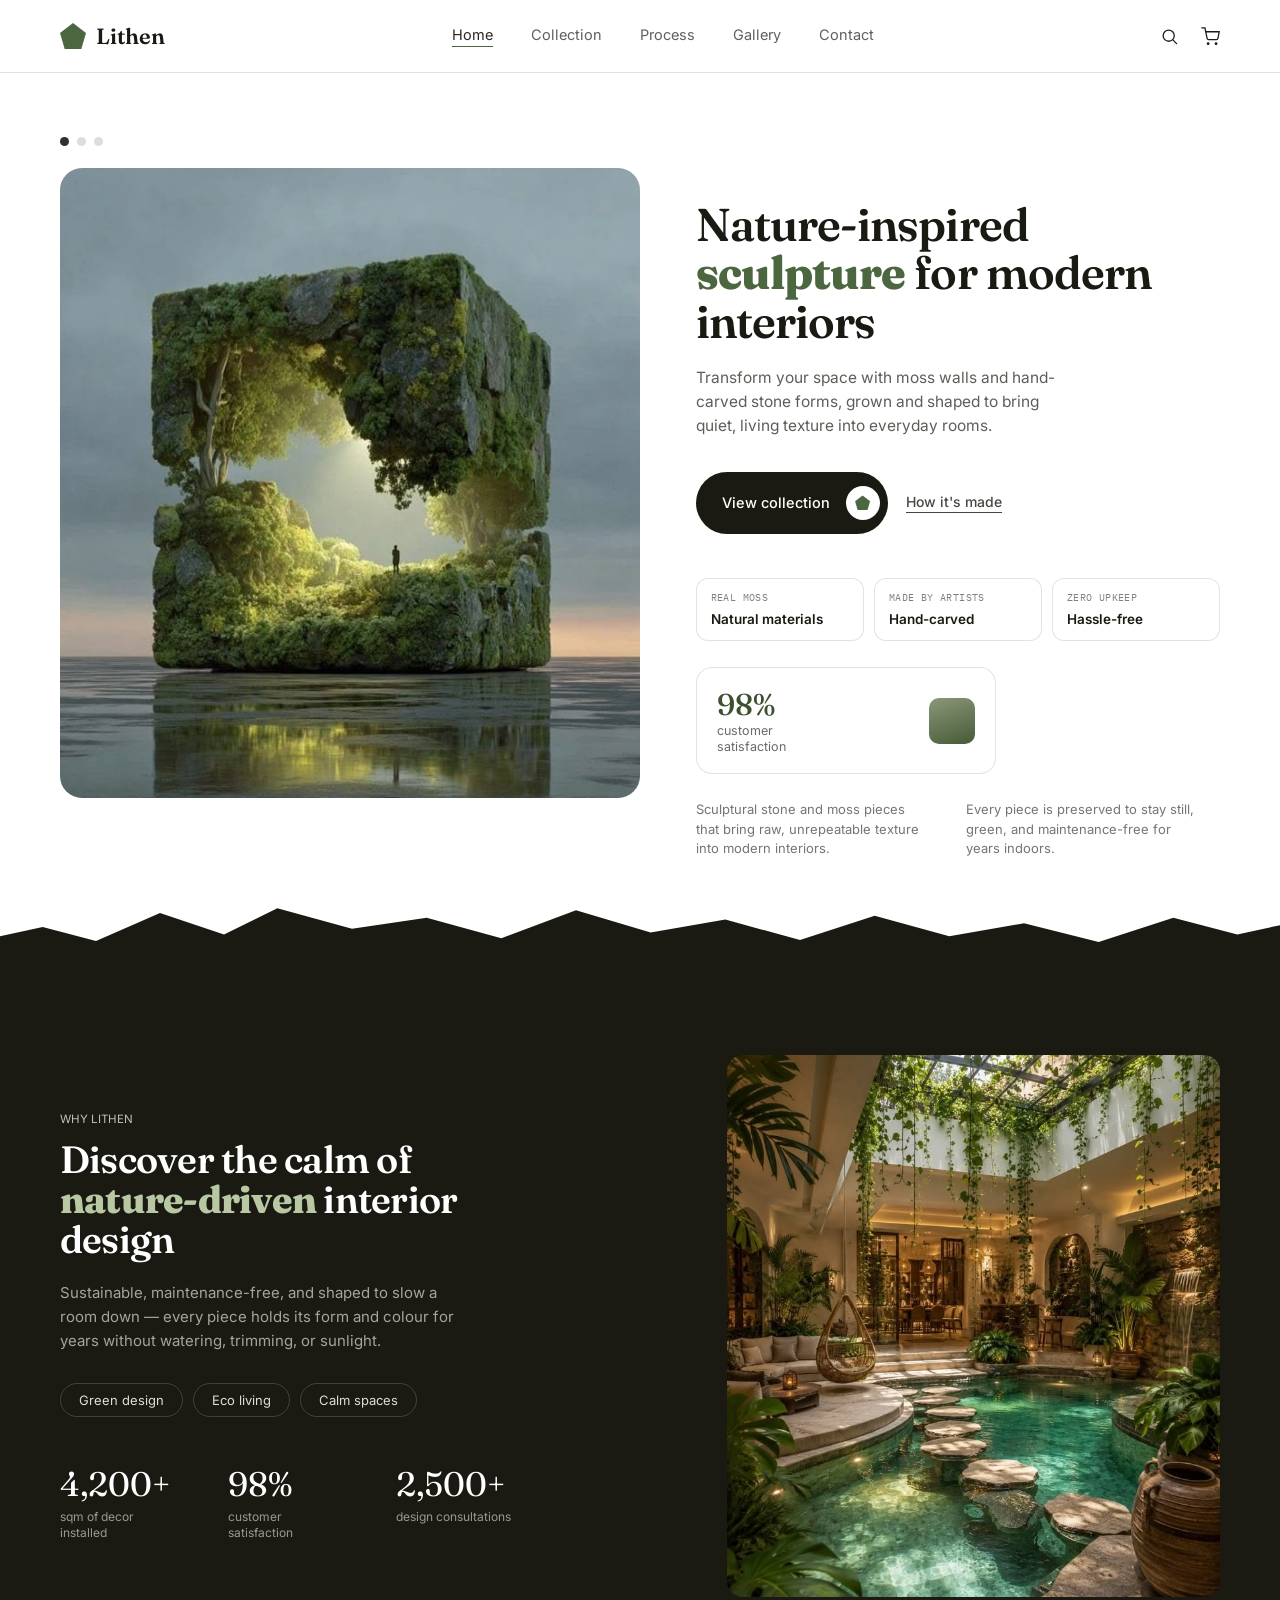
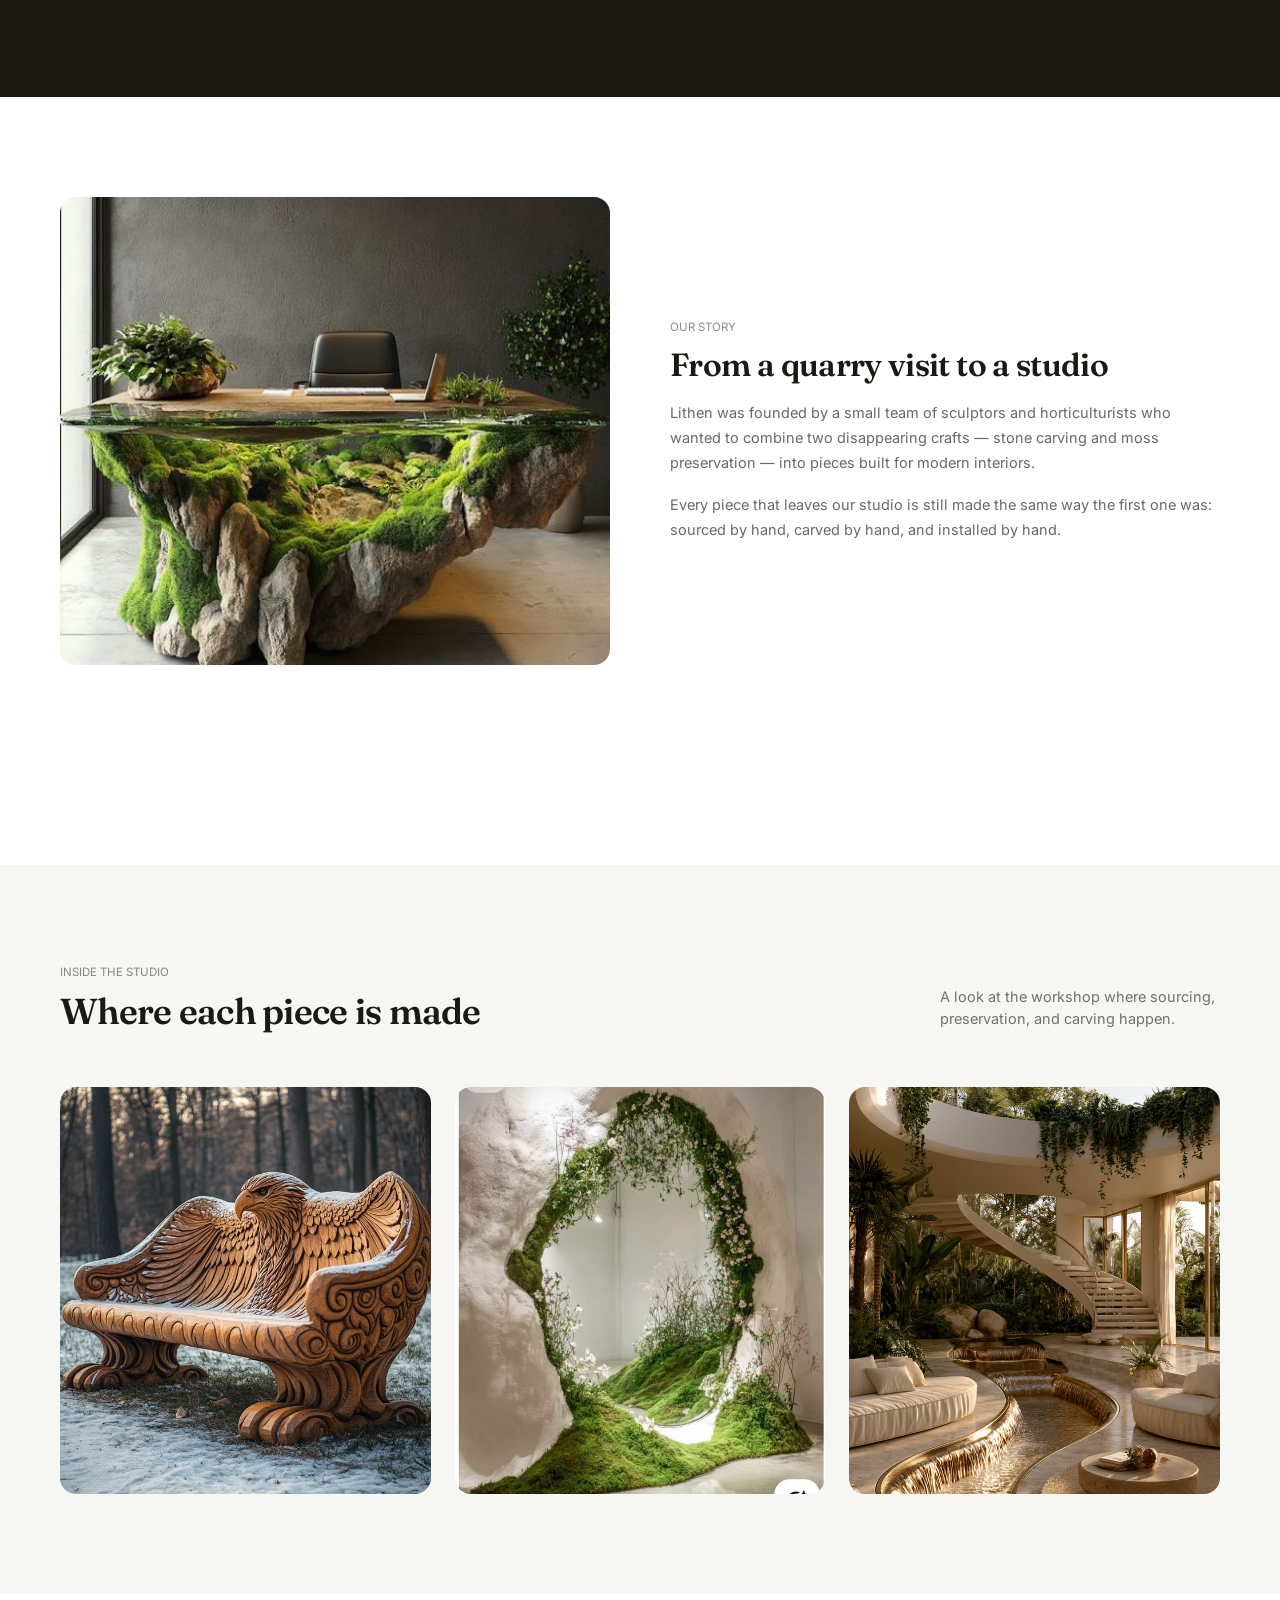
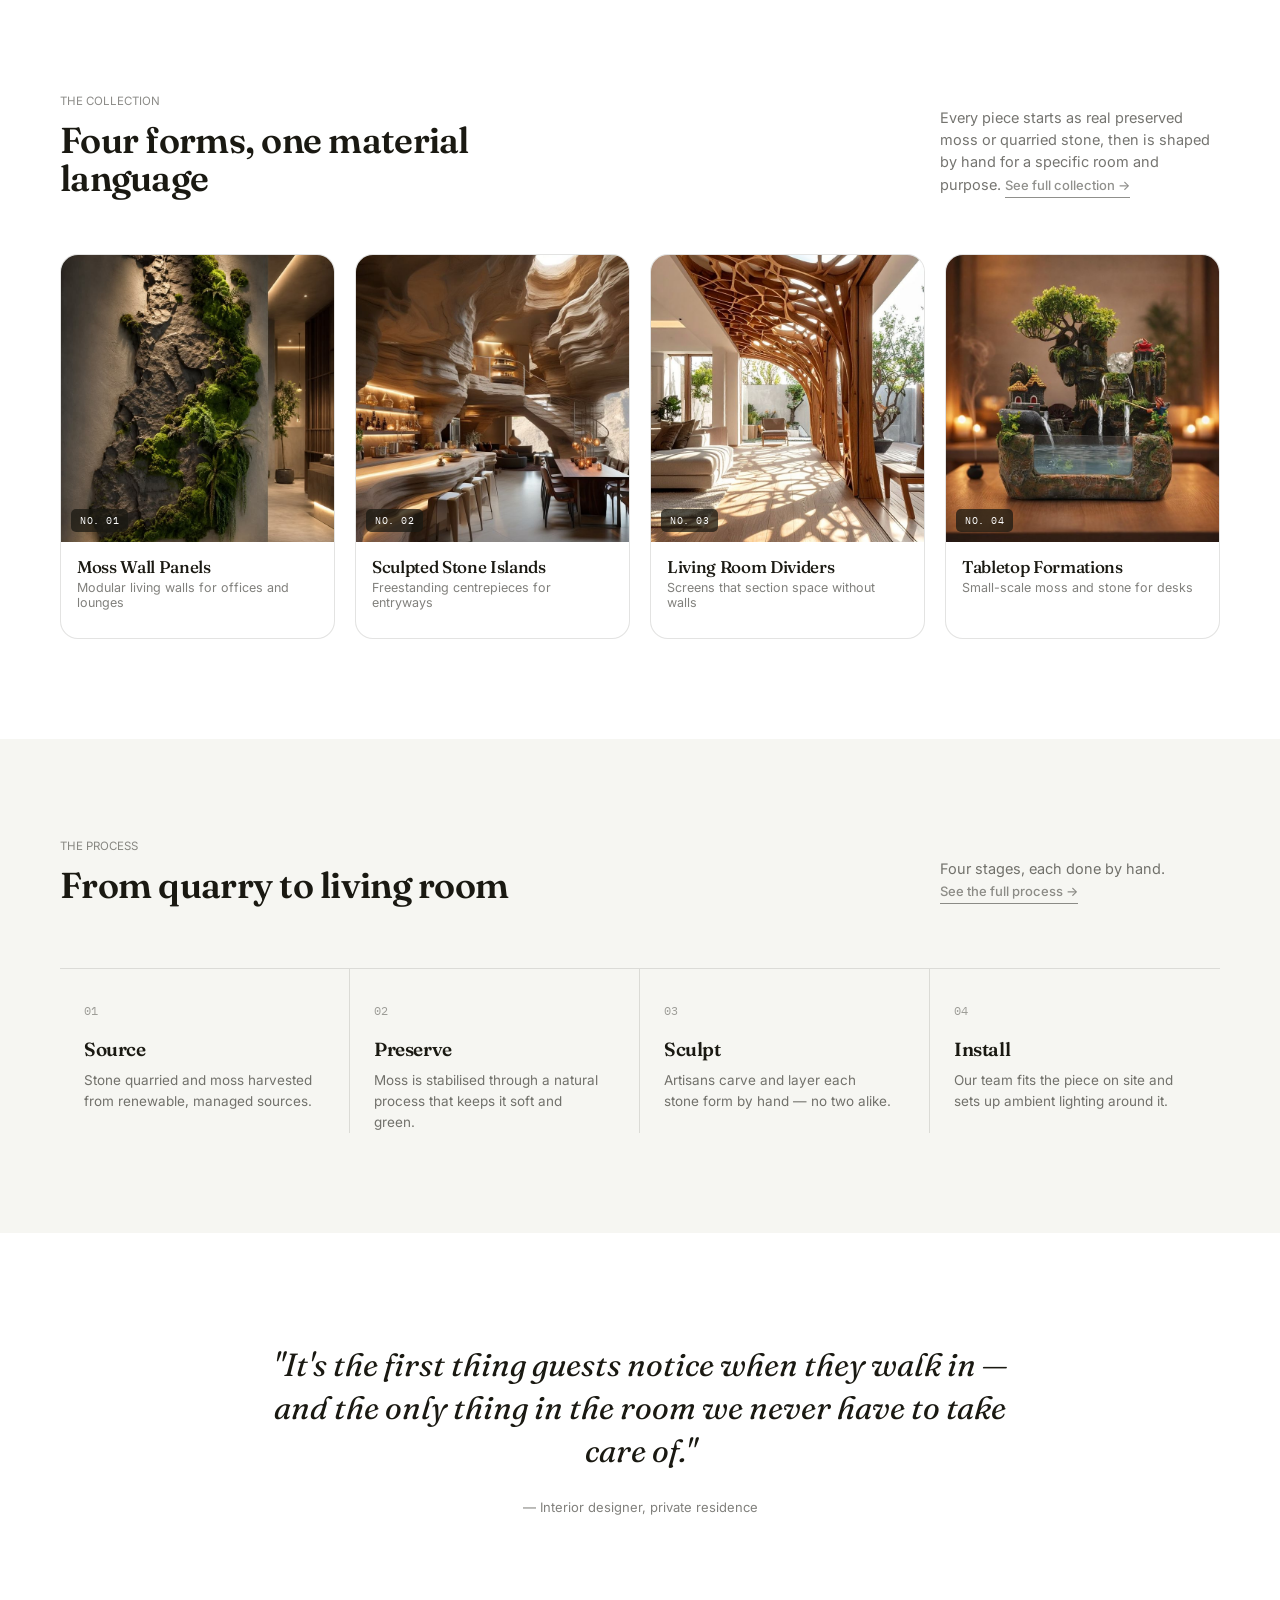
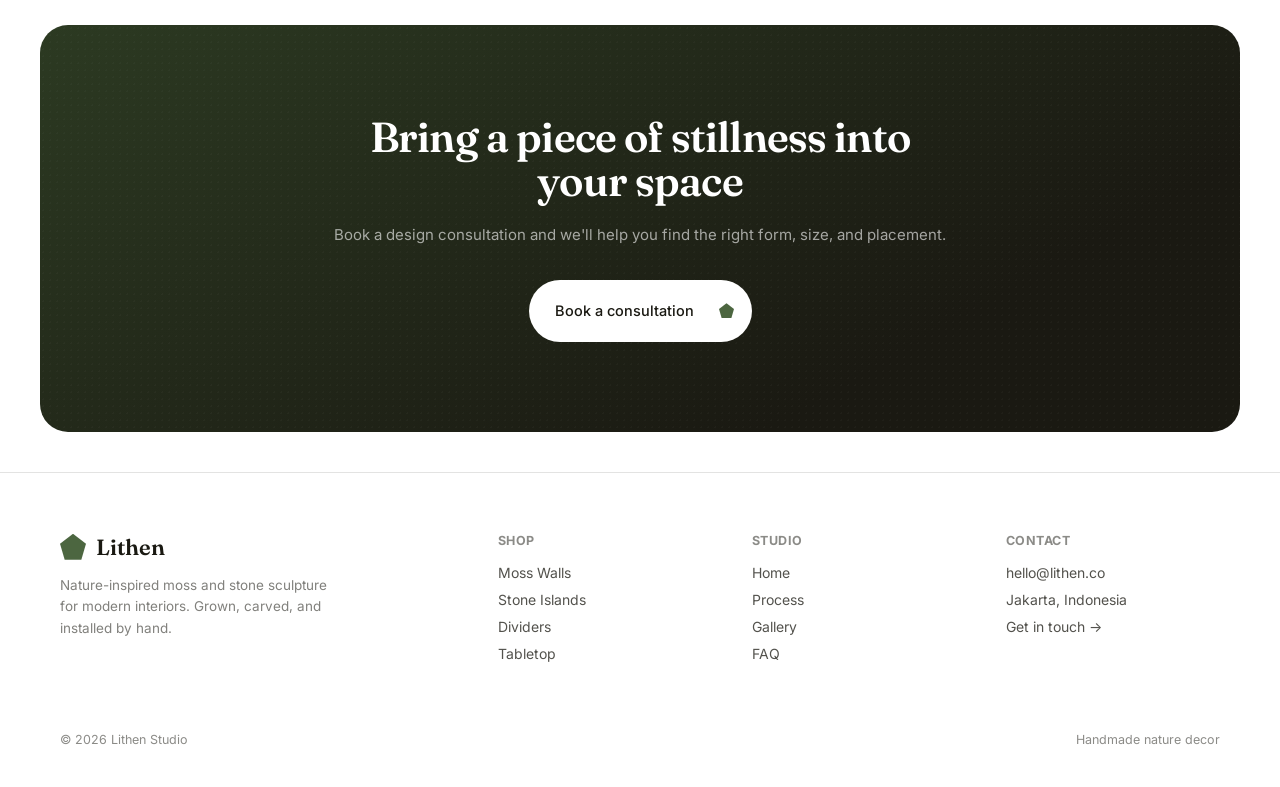
==== index.html @ c36c9b59 "Add files via upload" ====
<!DOCTYPE html>
<html lang="en">
<head>
<meta charset="UTF-8">
<meta name="viewport" content="width=device-width, initial-scale=1.0">
<title>Lithen — Nature-Inspired Interior Decor</title>
<link rel="preconnect" href="https://fonts.googleapis.com">
<link href="https://fonts.googleapis.com/css2?family=Fraunces:opsz,wght@9..144,500;9..144,600;9..144,700;9..144,800&family=Inter:wght@400;500;600;700&family=IBM+Plex+Mono:wght@400;500&display=swap" rel="stylesheet">
<link rel="stylesheet" href="styles.css">
<script src="script.js" defer></script>
<style>
  .hero{ padding:64px 0 40px; }
  .hero-grid{ display:grid; grid-template-columns:1.05fr 0.95fr; gap:56px; align-items:start; }
  .hero-visual{ position:relative; }
  .hero-dots{ display:flex; gap:8px; margin-bottom:22px; }
  .hero-dots span{ width:9px; height:9px; border-radius:50%; background:var(--stone-900); opacity:0.15; }
  .hero-dots span:first-child{ opacity:0.9; }
  .hero-image-frame{ border-radius:22px; aspect-ratio:4/4.35; }
  .hero-badges{ display:flex; gap:12px; margin-top:20px; }
  .badge{ flex:1; background:var(--card); border:1px solid var(--line); border-radius:12px; padding:12px 14px; }
  .badge .mono{ font-size:10px; opacity:0.55; display:block; margin-bottom:4px; text-transform:uppercase;}
  .badge .label{ font-size:13.5px; font-weight:600; }
  .hero-copy{ padding-top:64px; }
  .hero-badges{ display:flex; gap:10px; margin:8px 0 26px; }
  .hero-badges .badge{ flex:1; }
  .hero-copy h1{ font-size:46px; margin-bottom:20px; }
  .hero-copy p.lead{ font-size:15.5px; opacity:0.7; max-width:380px; margin-bottom:34px; line-height:1.55; }
  .hero-actions{ display:flex; align-items:center; gap:18px; margin-bottom:44px; }
  .stat-float{ background:var(--card); border:1px solid var(--line); border-radius:16px; padding:18px 20px; display:flex; align-items:center; gap:16px; max-width:300px; }
  .stat-float .num{ font-size:30px; font-family:'Fraunces',serif; font-weight:500; color:var(--moss-700); }
  .stat-float .txt{ font-size:12.5px; opacity:0.65; line-height:1.3; }
  .stat-float .thumb{ margin-left:auto; width:46px; height:46px; border-radius:10px; background:linear-gradient(160deg,#8b9877,#465a38); flex-shrink:0; }
  .hero-foot{ display:flex; gap:40px; margin-top:26px; font-size:13px; opacity:0.6; line-height:1.5; }
  .hero-foot p{ max-width:230px; }
  .quote-section{ padding:110px 0; text-align:center; }
  .quote-section blockquote{ font-family:'Fraunces', serif; font-style:italic; font-weight:400; font-size:32px; max-width:760px; margin:0 auto 26px; line-height:1.35; }
  .quote-attr{ font-size:13px; opacity:0.55; }
  .benefits-visual{ border-radius:16px; }
  @media (max-width:900px){
    .hero-grid{ grid-template-columns:1fr; }
    .hero-copy{ padding-top:28px; }
    .hero-copy h1{ font-size:34px; }
    .hero-badges{ gap:6px; }
    .hero-badges .badge{ padding:9px 8px; }
    .hero-badges .badge .mono{ font-size:8.5px; }
    .hero-badges .badge .label{ font-size:11px; }
    .studio-photos{ grid-template-columns:repeat(3,1fr) !important; gap:8px !important; }
  }
</style>
</head>
<body>

<header class="site">
  <nav>
    <a class="logo" href="index.html"><div class="logo-mark"></div>Lithen</a>
    <div class="nav-links">
      <a href="index.html" class="active">Home</a>
      <a href="collection.html">Collection</a>
      <a href="process.html">Process</a>
      <a href="gallery.html">Gallery</a>
      <a href="contact.html">Contact</a>
    </div>
    <div class="nav-icons">
      <svg viewBox="0 0 24 24" fill="none" stroke-width="1.6" stroke-linecap="round"><circle cx="11" cy="11" r="7"/><line x1="21" y1="21" x2="16.6" y2="16.6"/></svg>
      <svg viewBox="0 0 24 24" fill="none" stroke-width="1.6" stroke-linecap="round"><circle cx="9" cy="21" r="1"/><circle cx="19" cy="21" r="1"/><path d="M1 1h4l2.7 13.4a2 2 0 0 0 2 1.6h9.7a2 2 0 0 0 2-1.6L23 6H6"/></svg>
    </div>
    <button class="menu-toggle" aria-label="Toggle menu"><span></span><span></span><span></span></button>
  </nav>
</header>

<section class="hero">
  <div class="wrap hero-grid">
    <div class="hero-visual">
      <div class="hero-dots"><span></span><span></span><span></span></div>
      <div class="hero-image-frame img-photo">
        <img src="[data-uri]" alt="A moss and stone sculptural cube with a glowing interior garden, standing on still water">
      </div>
    </div>
    <div class="hero-copy">
      <h1>Nature-inspired <span class="accent">sculpture</span> for modern interiors</h1>
      <p class="lead">Transform your space with moss walls and hand-carved stone forms, grown and shaped to bring quiet, living texture into everyday rooms.</p>
      <div class="hero-actions">
        <a href="collection.html" class="btn-pill">View collection <span class="thumb"></span></a>
        <a href="process.html" class="btn-outline">How it's made</a>
      </div>
      <div class="hero-badges">
        <div class="badge"><span class="mono">Real moss</span><span class="label">Natural materials</span></div>
        <div class="badge"><span class="mono">Made by artists</span><span class="label">Hand-carved</span></div>
        <div class="badge"><span class="mono">Zero upkeep</span><span class="label">Hassle-free</span></div>
      </div>
      <div class="stat-float">
        <div><div class="num">98%</div><div class="txt">customer<br>satisfaction</div></div>
        <div class="thumb"></div>
      </div>
      <div class="hero-foot">
        <p>Sculptural stone and moss pieces that bring raw, unrepeatable texture into modern interiors.</p>
        <p>Every piece is preserved to stay still, green, and maintenance-free for years indoors.</p>
      </div>
    </div>
  </div>
</section>

<div class="divider"></div>

<section class="bg-dark">
  <div class="wrap" style="display:grid; grid-template-columns:1.1fr 0.9fr; gap:64px; align-items:center;">
    <div>
      <span class="eyebrow">Why Lithen</span>
      <h2 style="font-size:38px; max-width:480px;">Discover the calm of <span class="accent">nature-driven</span> interior design</h2>
      <p style="opacity:0.6; max-width:400px; margin:22px 0 30px; font-size:15px; line-height:1.6;">Sustainable, maintenance-free, and shaped to slow a room down — every piece holds its form and colour for years without watering, trimming, or sunlight.</p>
      <div style="display:flex; gap:10px; flex-wrap:wrap; margin-bottom:46px;">
        <div class="pill">Green design</div>
        <div class="pill">Eco living</div>
        <div class="pill">Calm spaces</div>
      </div>
      <div class="stat-row">
        <div><div class="num">4,200+</div><div class="lbl">sqm of decor installed</div></div>
        <div><div class="num">98%</div><div class="lbl">customer satisfaction</div></div>
        <div><div class="num">2,500+</div><div class="lbl">design consultations</div></div>
      </div>
    </div>
    <div class="img-photo benefits-visual" style="aspect-ratio:1/1.1;">
      <img src="[data-uri]" alt="A luxury indoor courtyard with a glass skylight, hanging vines, and a stepping-stone pool">
    </div>
  </div>
</section>

<section id="about">
  <div class="wrap story-grid" style="display:grid; grid-template-columns:1fr 1fr; gap:60px; align-items:center; margin-bottom:100px;">
    <div class="img-photo" style="aspect-ratio:4/3.4;">
      <img src="[data-uri]" alt="A desk with a moss and rock base and a glass-topped aquarium-like display">
    </div>
    <div>
      <span class="eyebrow">Our story</span>
      <h2 style="font-size:32px; margin-bottom:18px;">From a quarry visit to a studio</h2>
      <p style="font-size:14.5px; opacity:0.65; line-height:1.75; margin-bottom:16px;">Lithen was founded by a small team of sculptors and horticulturists who wanted to combine two disappearing crafts — stone carving and moss preservation — into pieces built for modern interiors.</p>
      <p style="font-size:14.5px; opacity:0.65; line-height:1.75;">Every piece that leaves our studio is still made the same way the first one was: sourced by hand, carved by hand, and installed by hand.</p>
    </div>
  </div>

</section>

<section class="bg-alt">
  <div class="wrap">
    <div class="section-head">
      <div><span class="eyebrow">Inside the studio</span><h2>Where each piece is made</h2></div>
      <p>A look at the workshop where sourcing, preservation, and carving happen.</p>
    </div>
    <div class="card-grid-3 studio-photos">
      <div class="img-photo" style="aspect-ratio:1/1.1;"><img src="[data-uri]" alt="A hand-carved wooden bench shaped like an eagle"></div>
      <div class="img-photo" style="aspect-ratio:1/1.1;"><img src="[data-uri]" alt="A moss and flower archway built into a white sculpted wall"></div>
      <div class="img-photo" style="aspect-ratio:1/1.1;"><img src="[data-uri]" alt="A luxury interior with a curved staircase, hanging vines, and a gold water feature"></div>
    </div>
  </div>
</section>

<section>
  <div class="wrap">
    <div class="section-head">
      <div><span class="eyebrow">The collection</span><h2>Four forms, one material language</h2></div>
      <p>Every piece starts as real preserved moss or quarried stone, then is shaped by hand for a specific room and purpose. <a href="collection.html" class="btn-outline" style="font-size:13px;">See full collection →</a></p>
    </div>
    <div class="specimen-grid">
      <div class="specimen">
        <div class="specimen-art img-photo" style="border-radius:0; border-width:0 0 1px 0;"><span class="tag mono">NO. 01</span><img src="[data-uri]" alt="A moss wall panel mounted on a sculpted rock feature"></div>
        <div class="specimen-info"><h3>Moss Wall Panels</h3><p>Modular living walls for offices and lounges</p></div>
      </div>
      <div class="specimen">
        <div class="specimen-art img-photo" style="border-radius:0; border-width:0 0 1px 0;"><span class="tag mono">NO. 02</span><img src="[data-uri]" alt="A sculpted stone cave-like interior with a bar and dining area"></div>
        <div class="specimen-info"><h3>Sculpted Stone Islands</h3><p>Freestanding centrepieces for entryways</p></div>
      </div>
      <div class="specimen">
        <div class="specimen-art img-photo" style="border-radius:0; border-width:0 0 1px 0;"><span class="tag mono">NO. 03</span><img src="[data-uri]" alt="An organic wood lattice room divider and ceiling structure"></div>
        <div class="specimen-info"><h3>Living Room Dividers</h3><p>Screens that section space without walls</p></div>
      </div>
      <div class="specimen">
        <div class="specimen-art img-photo" style="border-radius:0; border-width:0 0 1px 0;"><span class="tag mono">NO. 04</span><img src="[data-uri]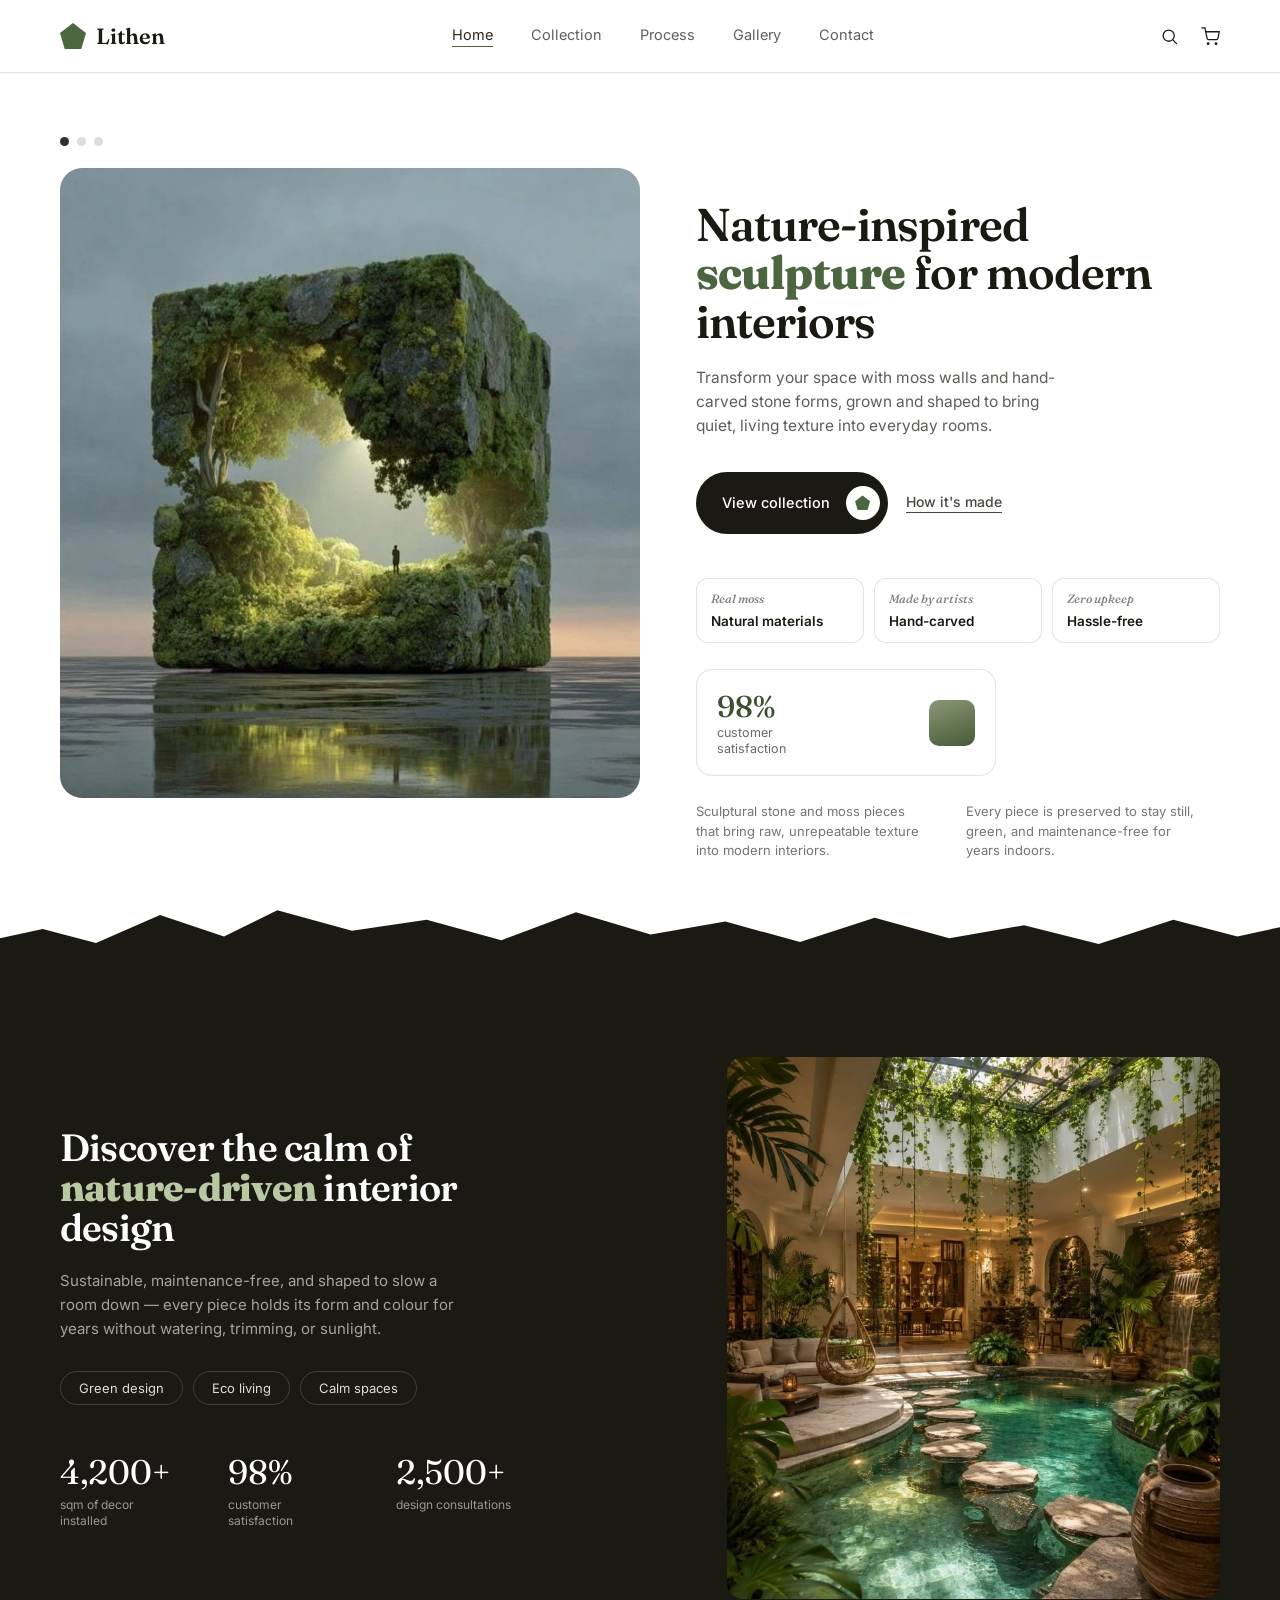
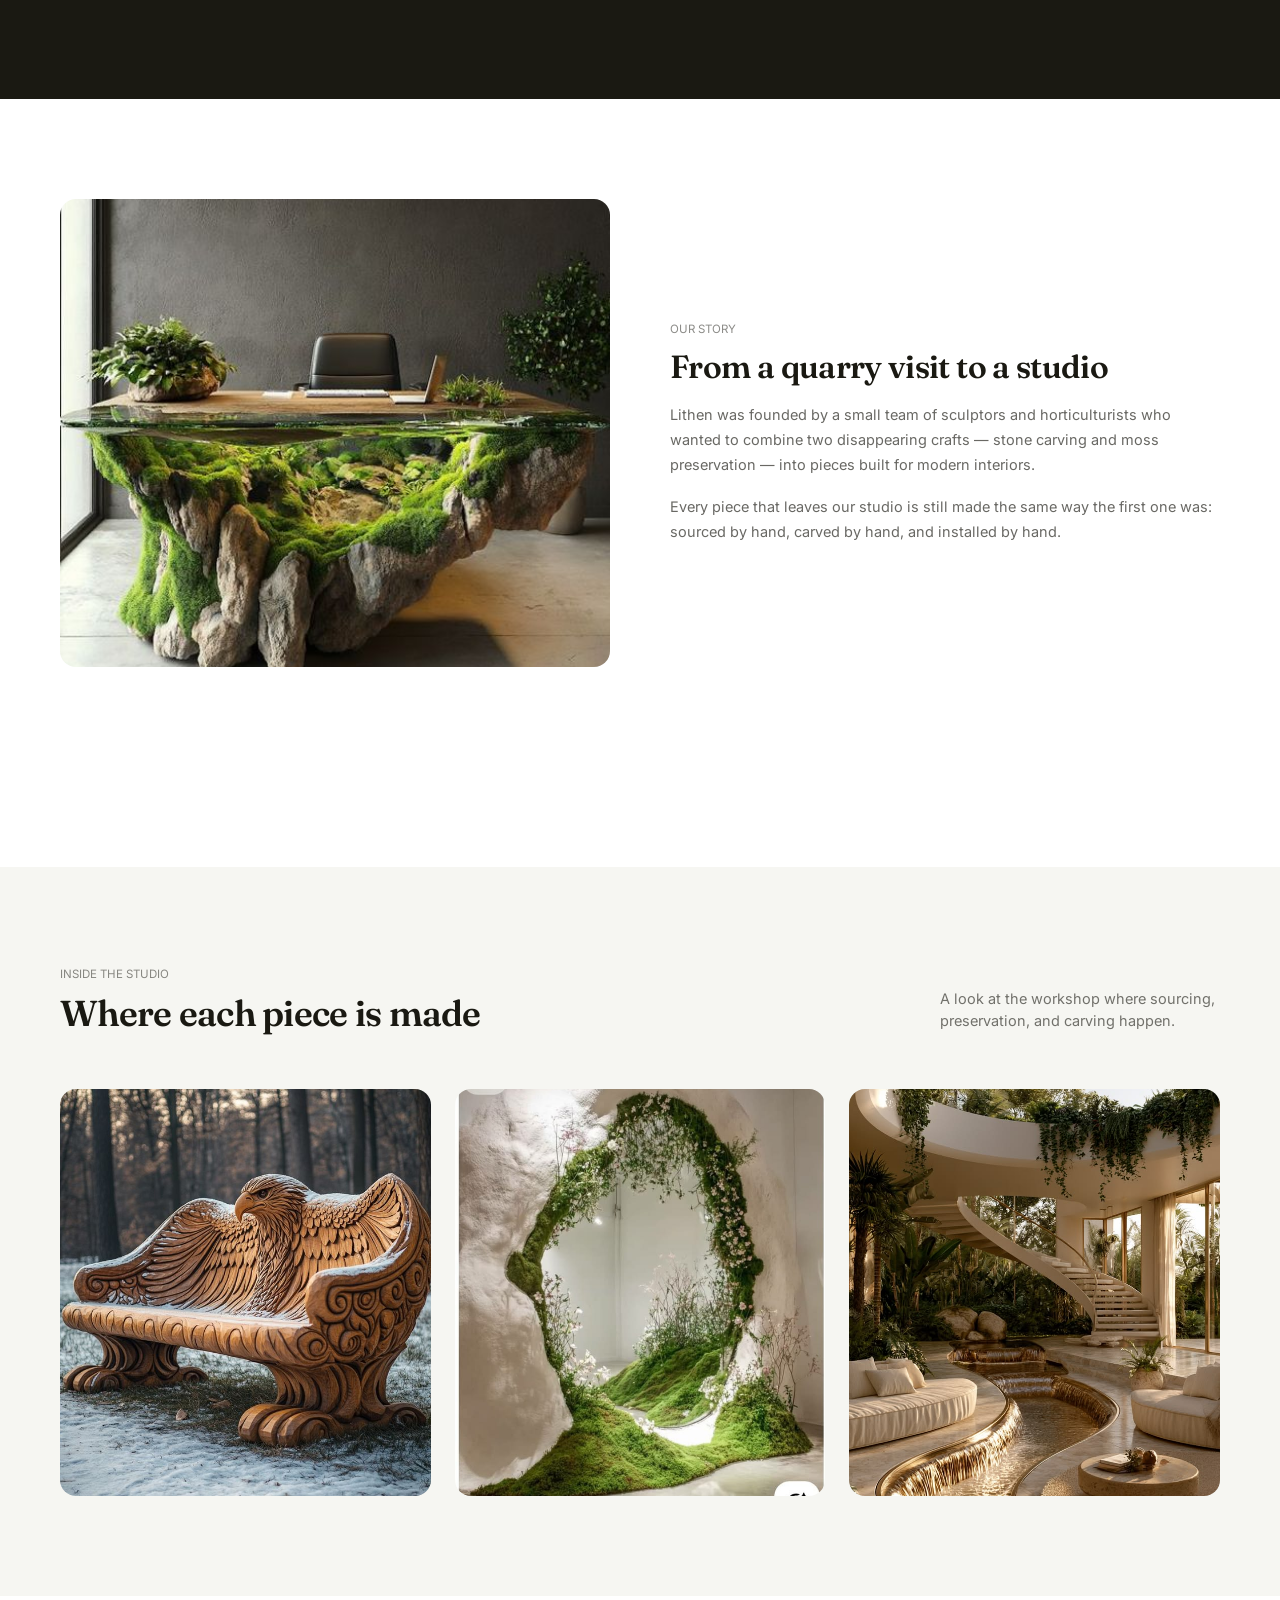
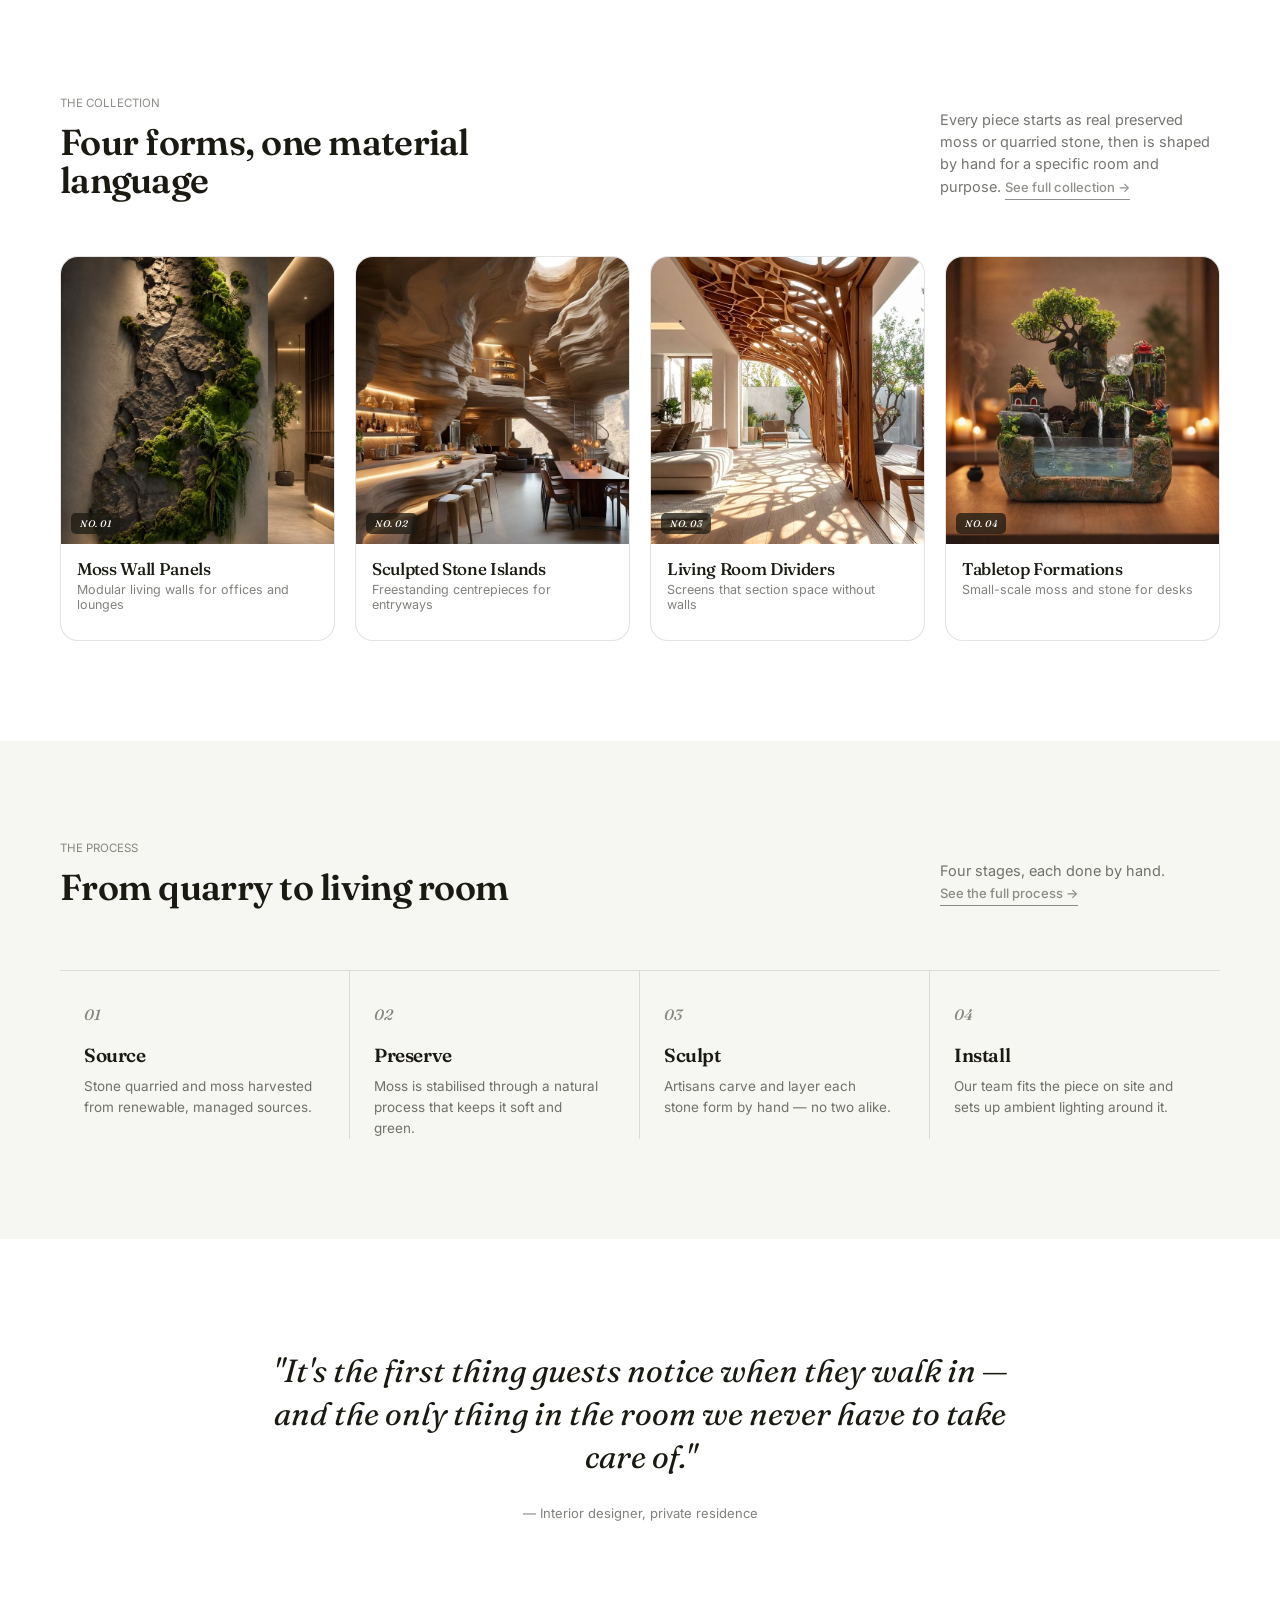
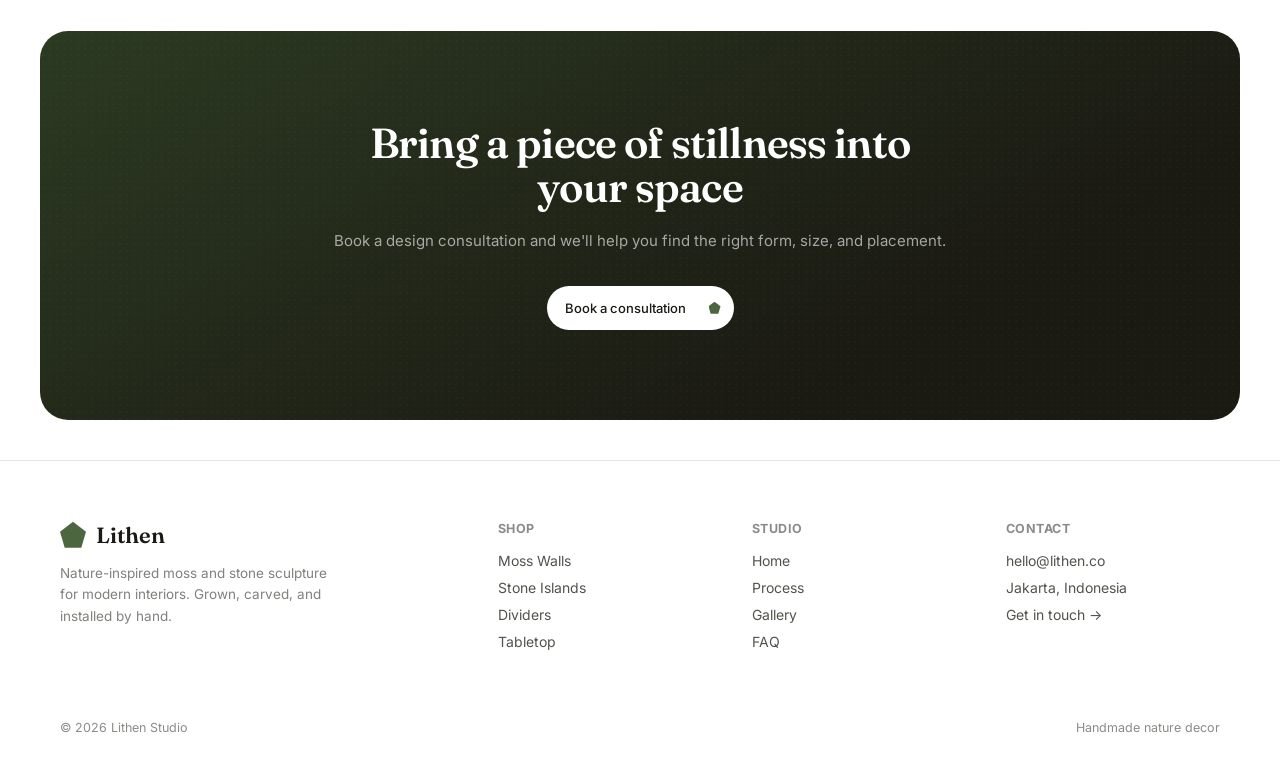
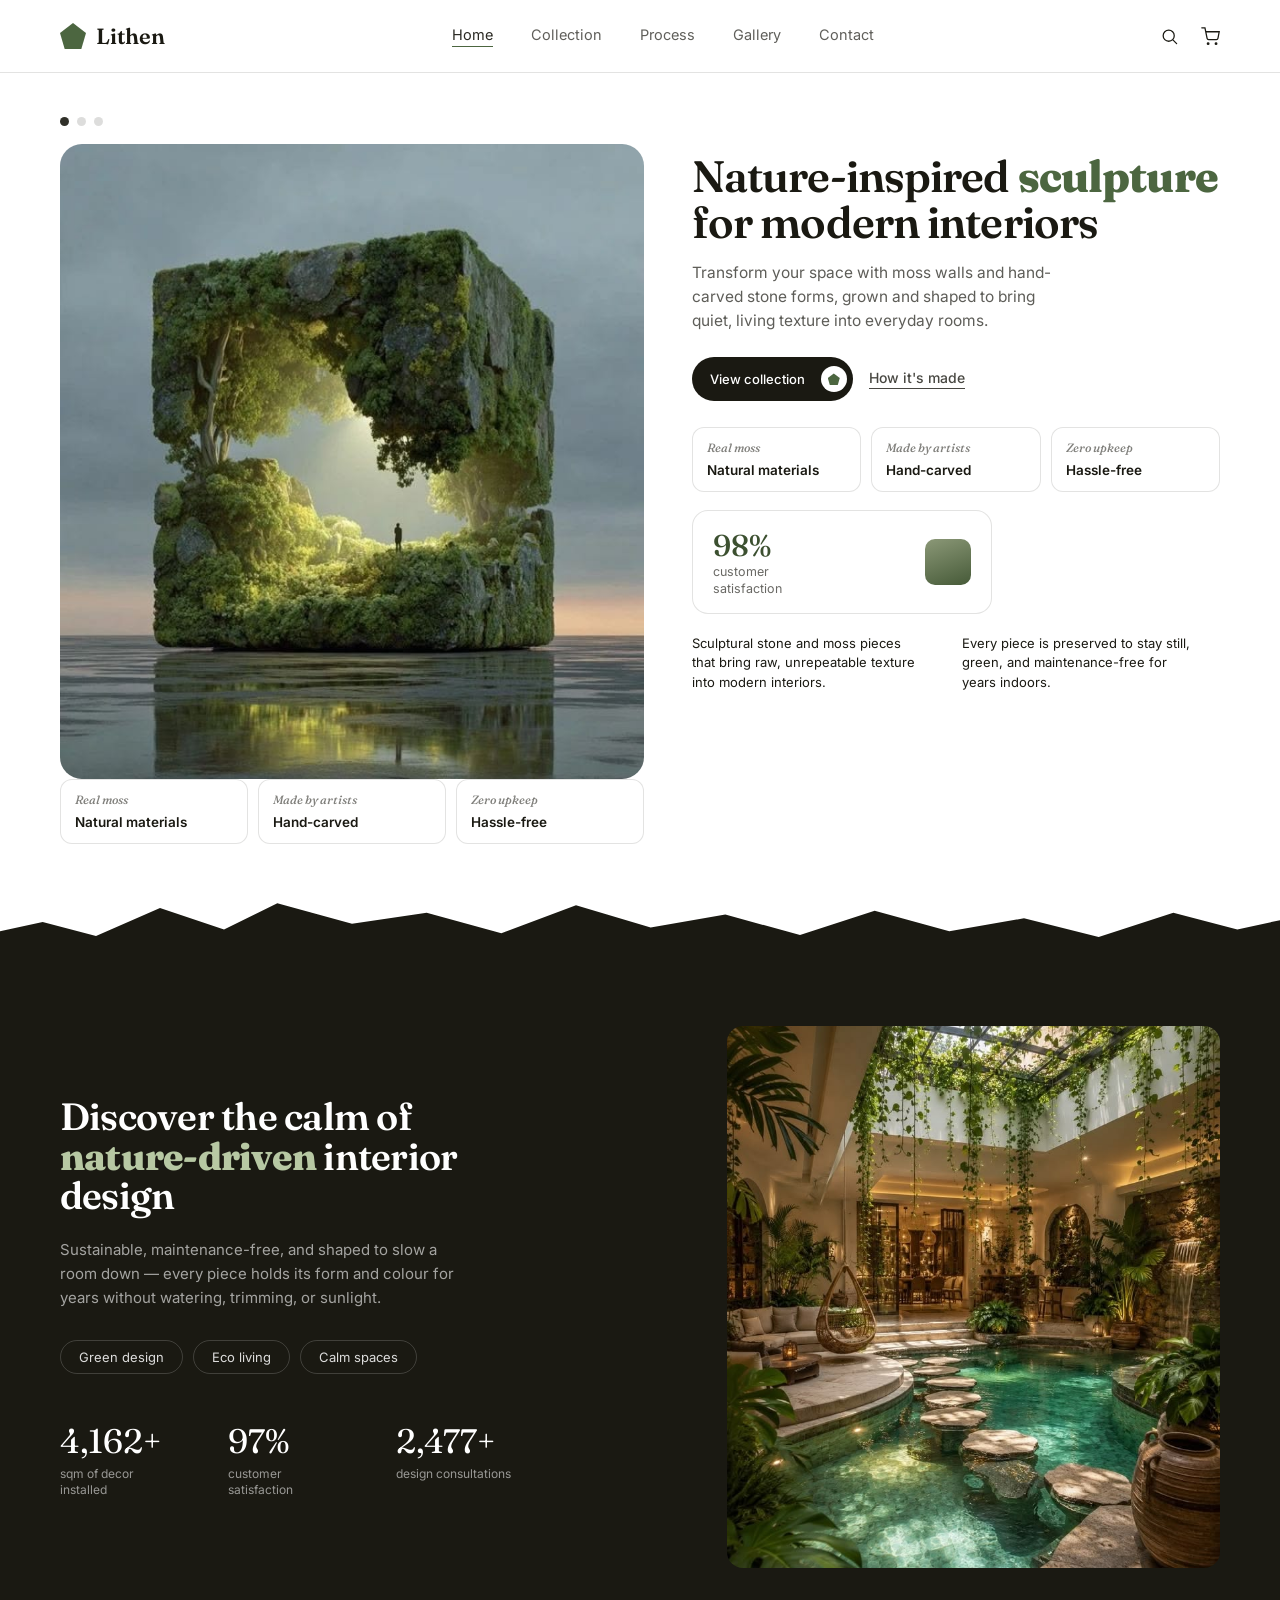
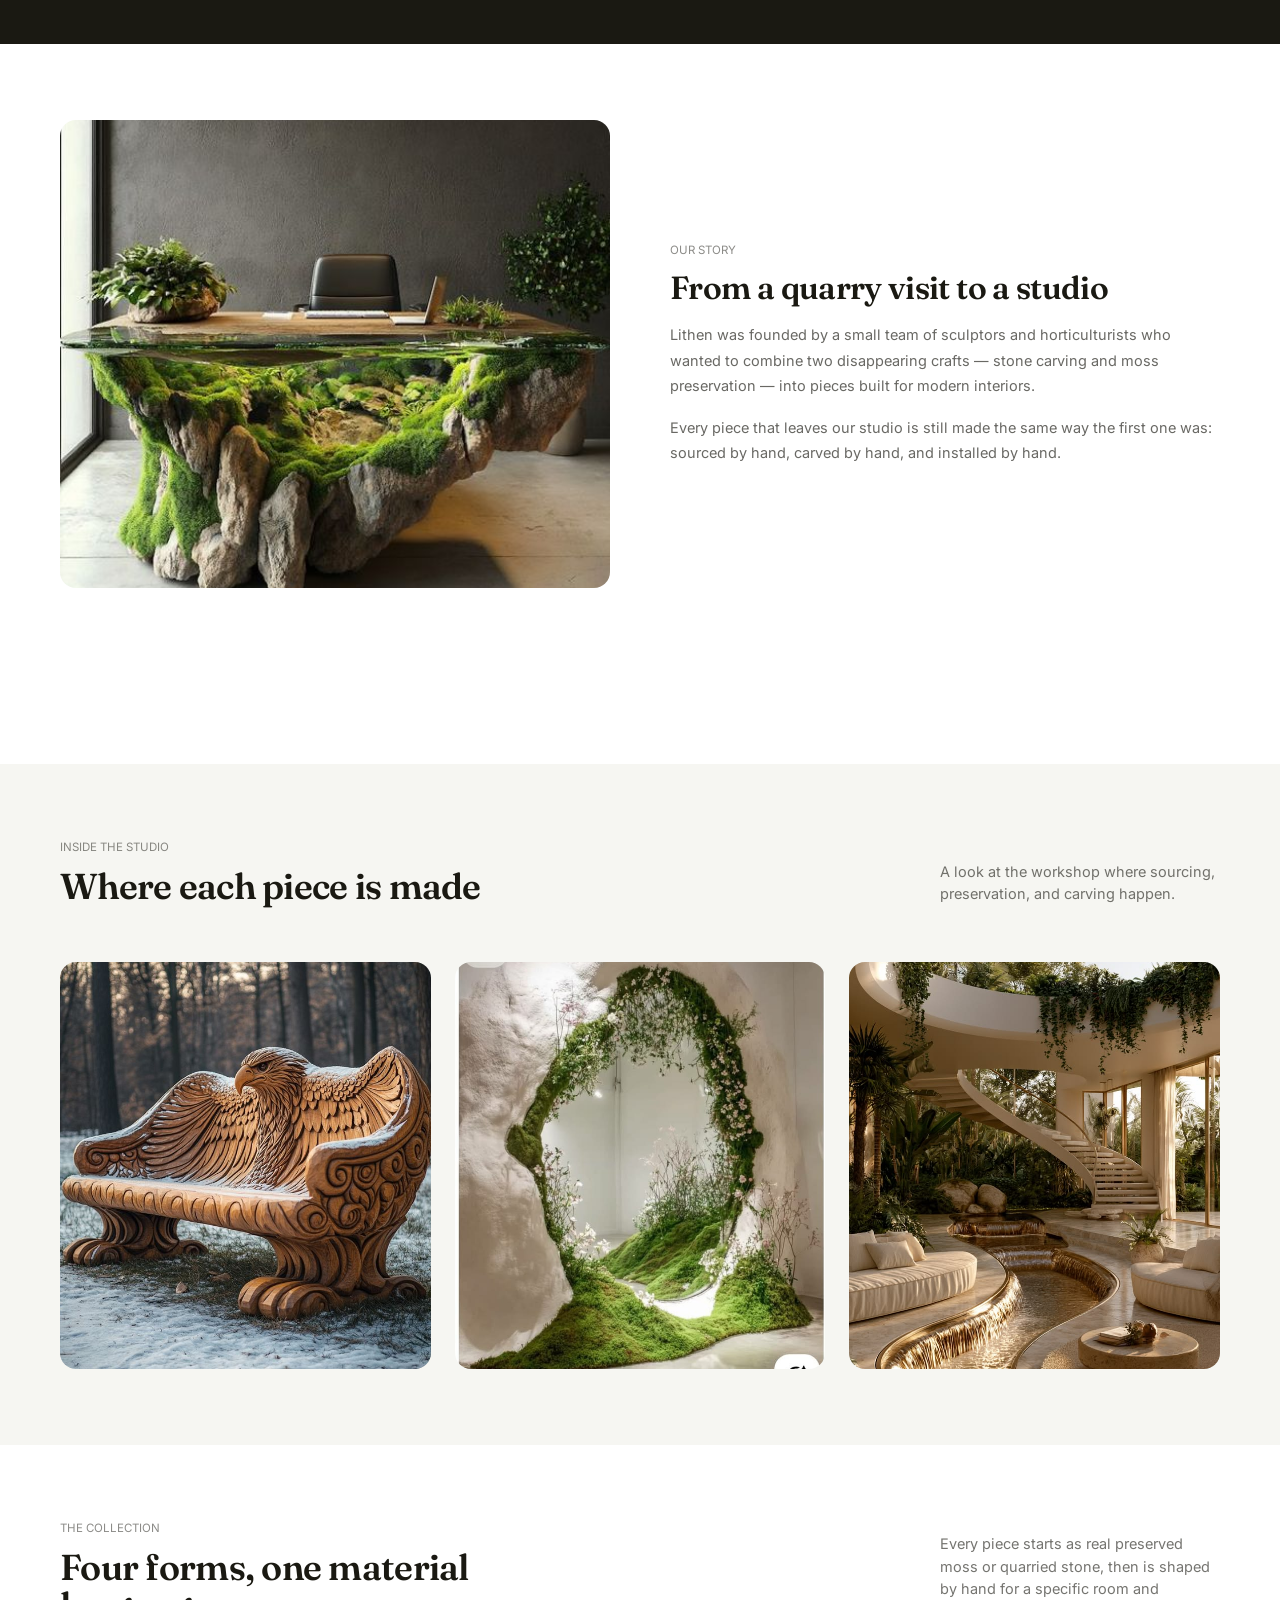
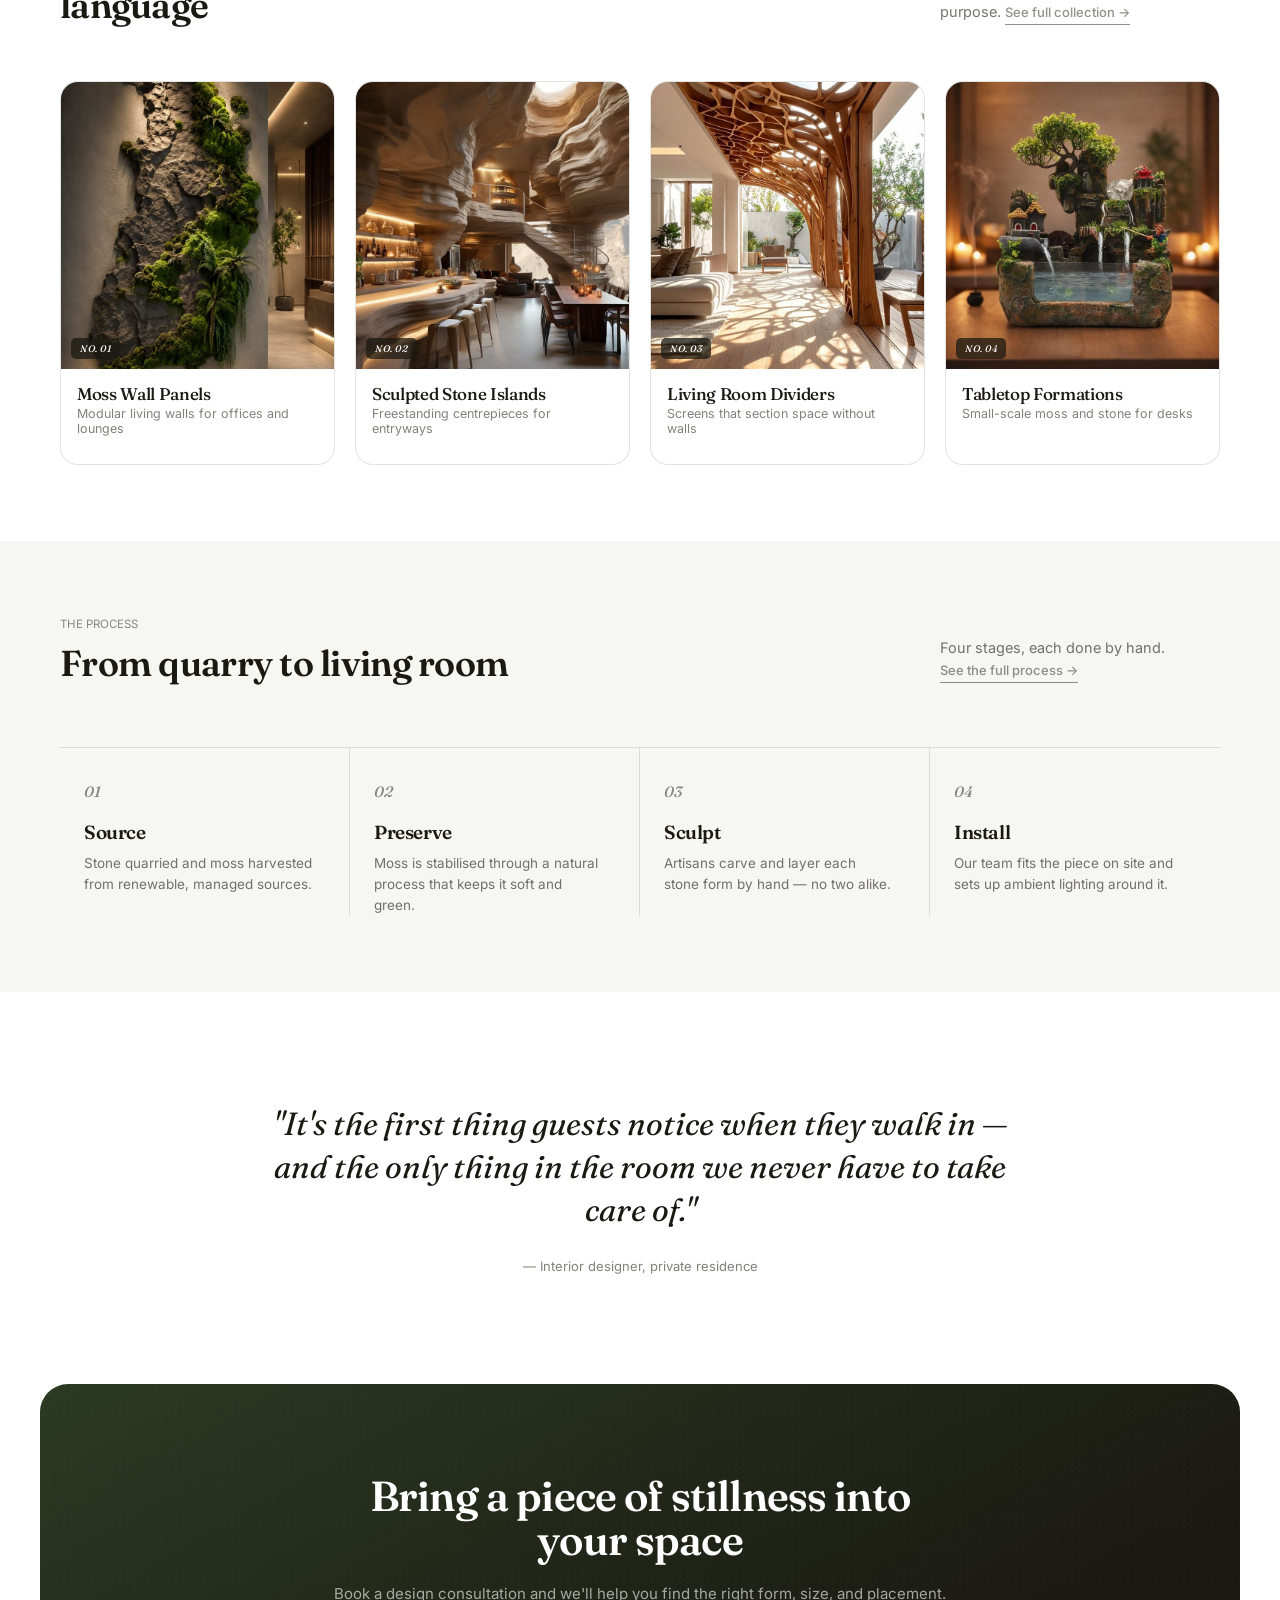
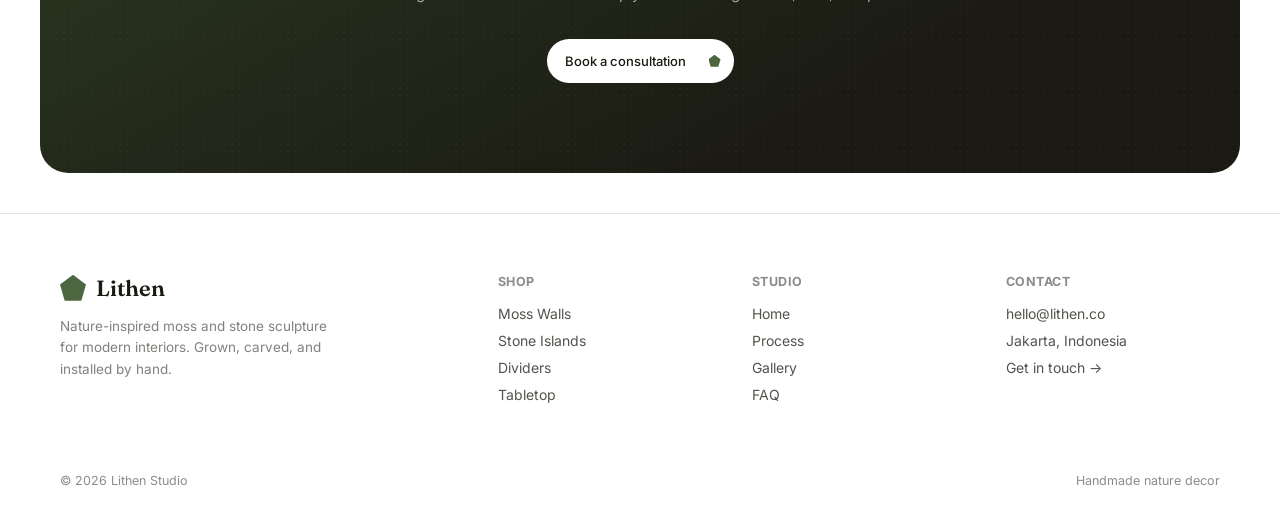
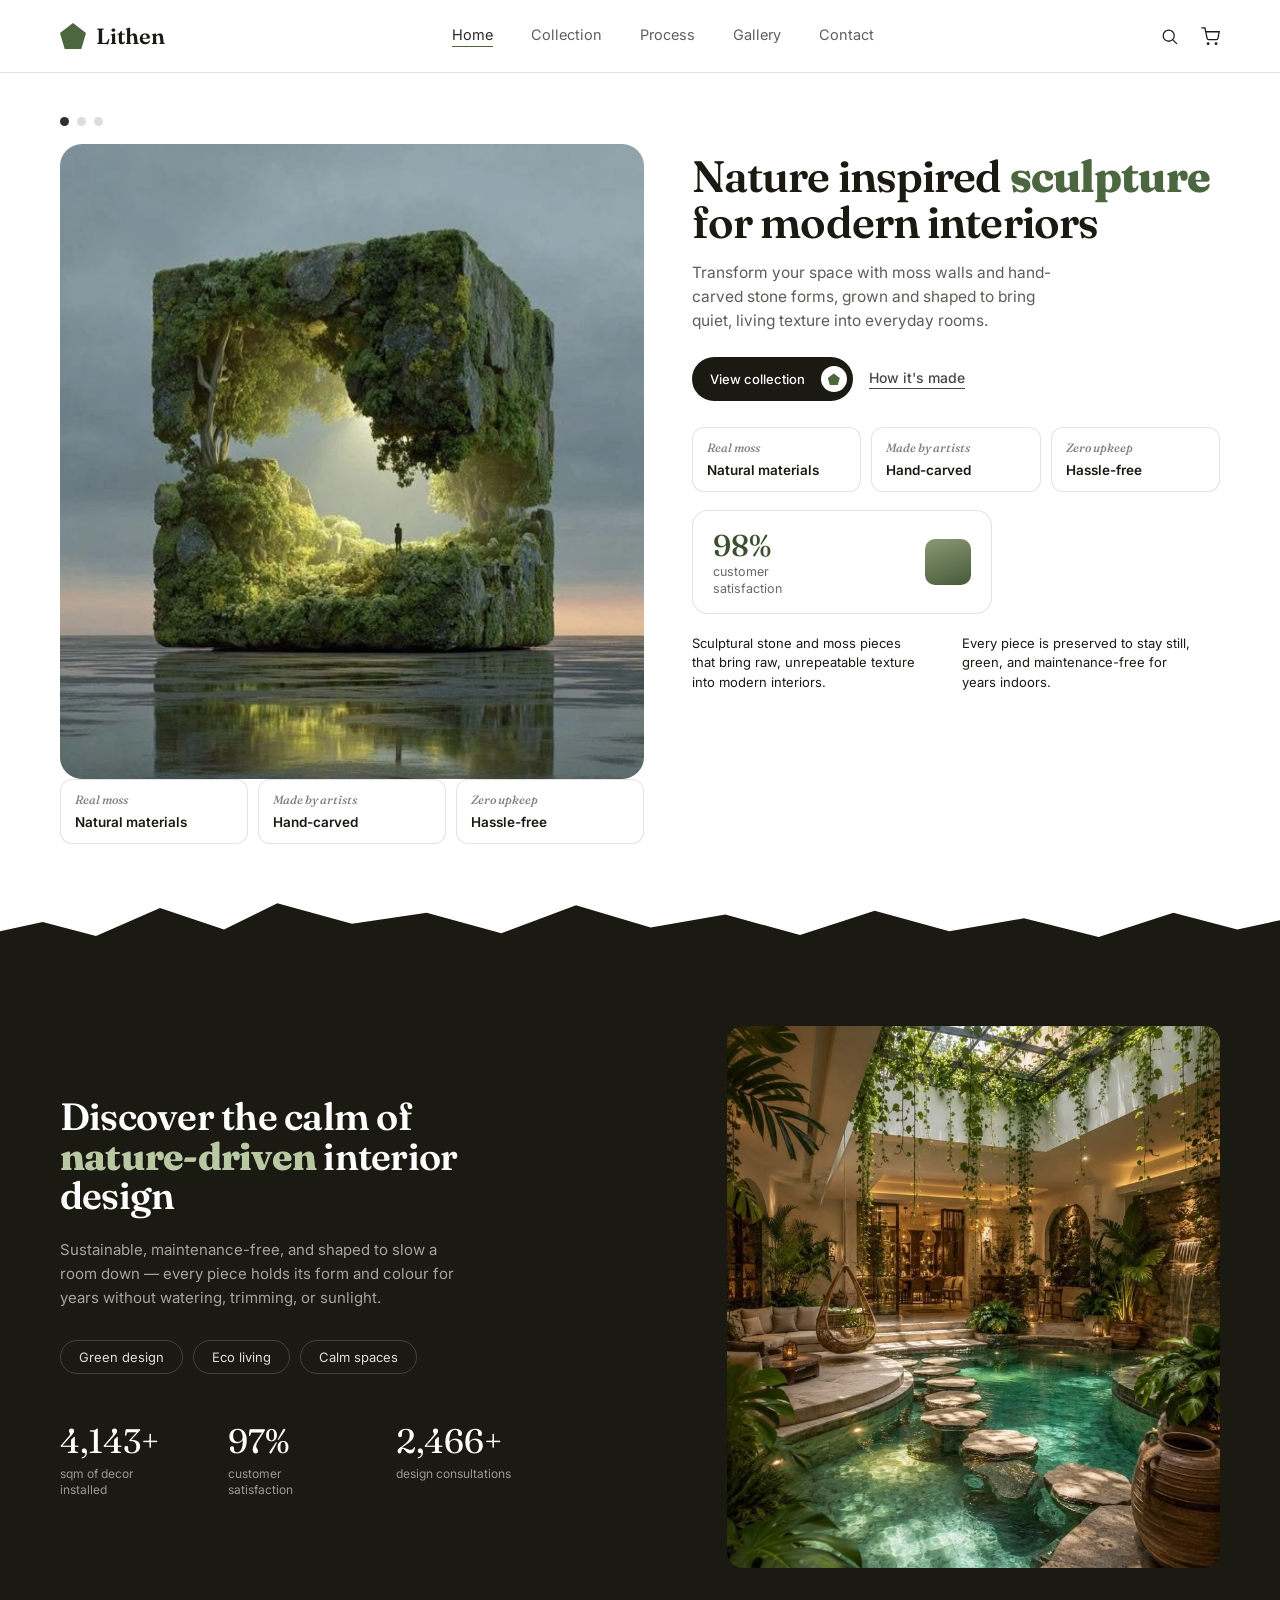
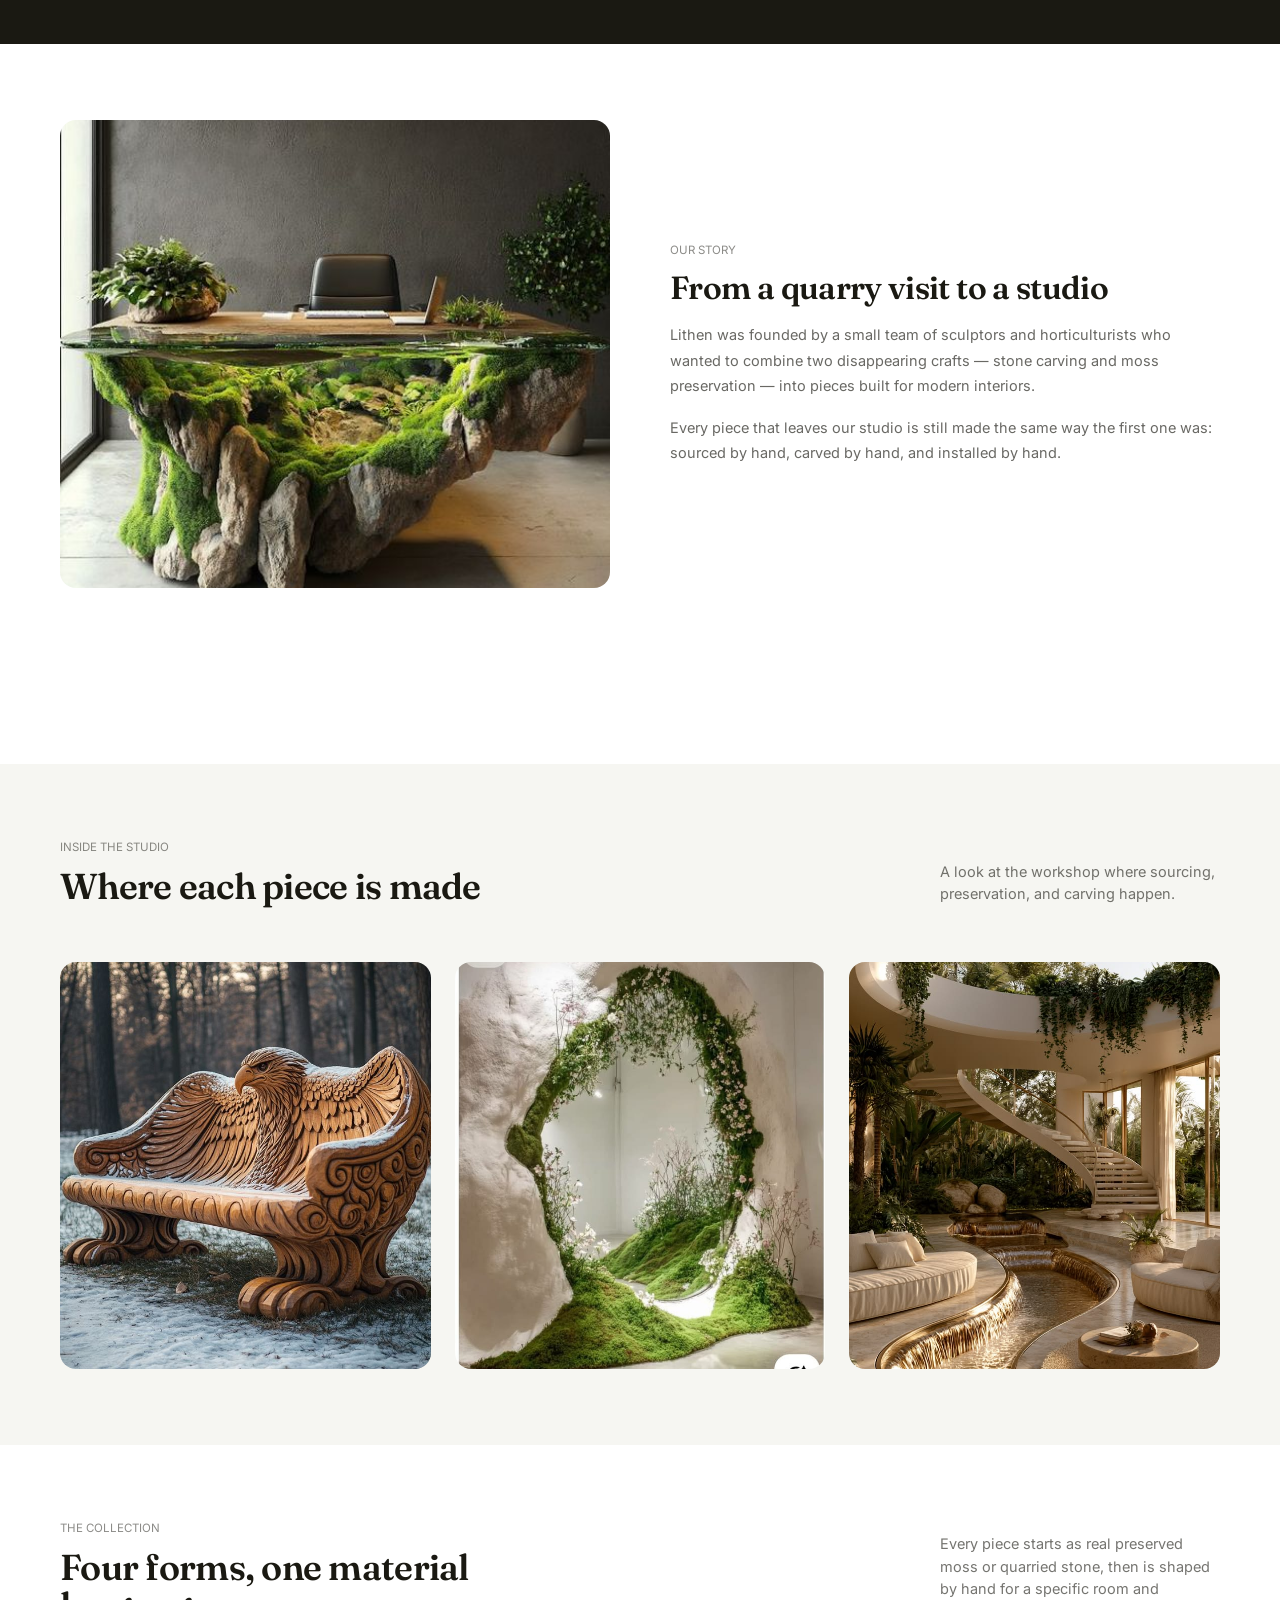
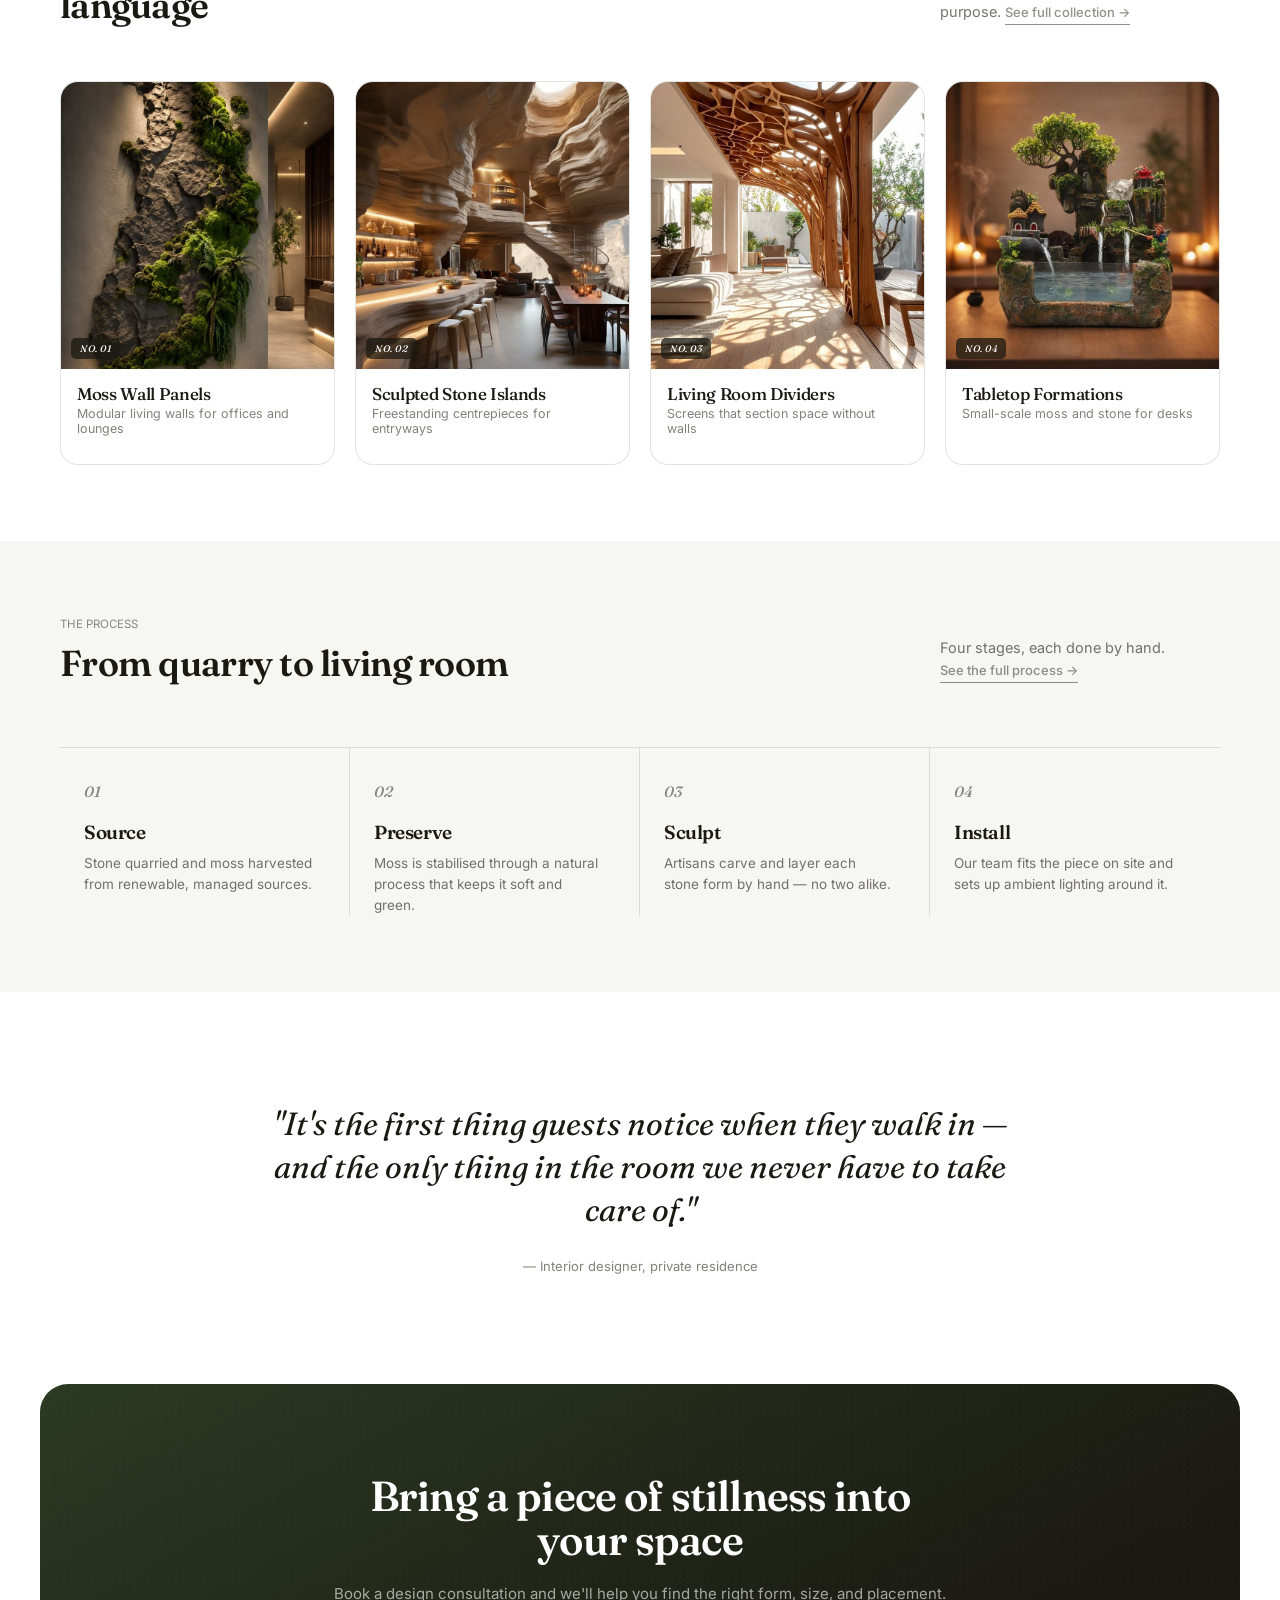
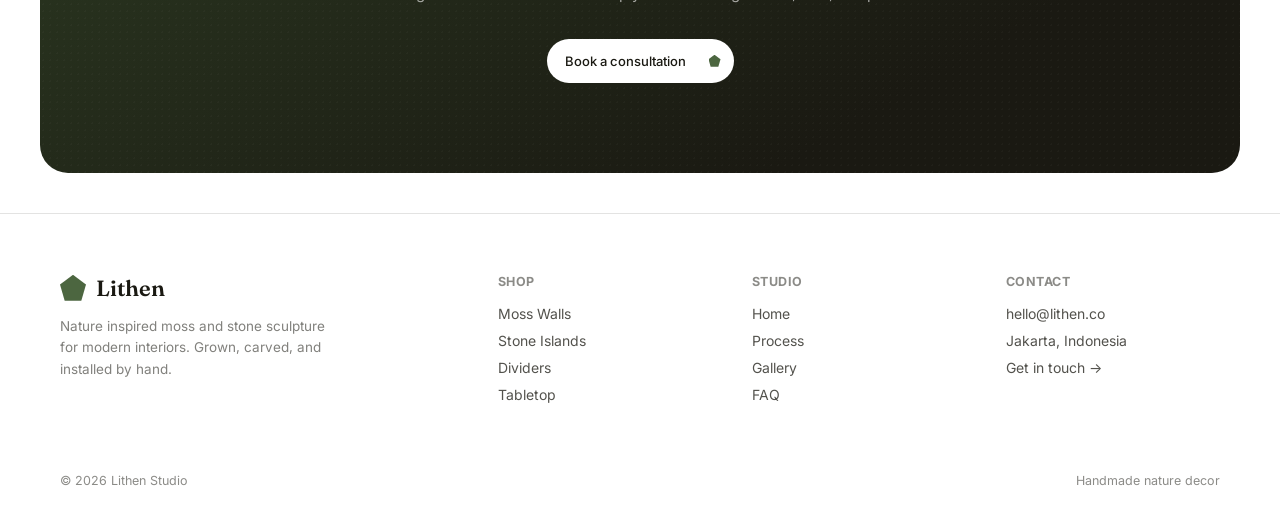
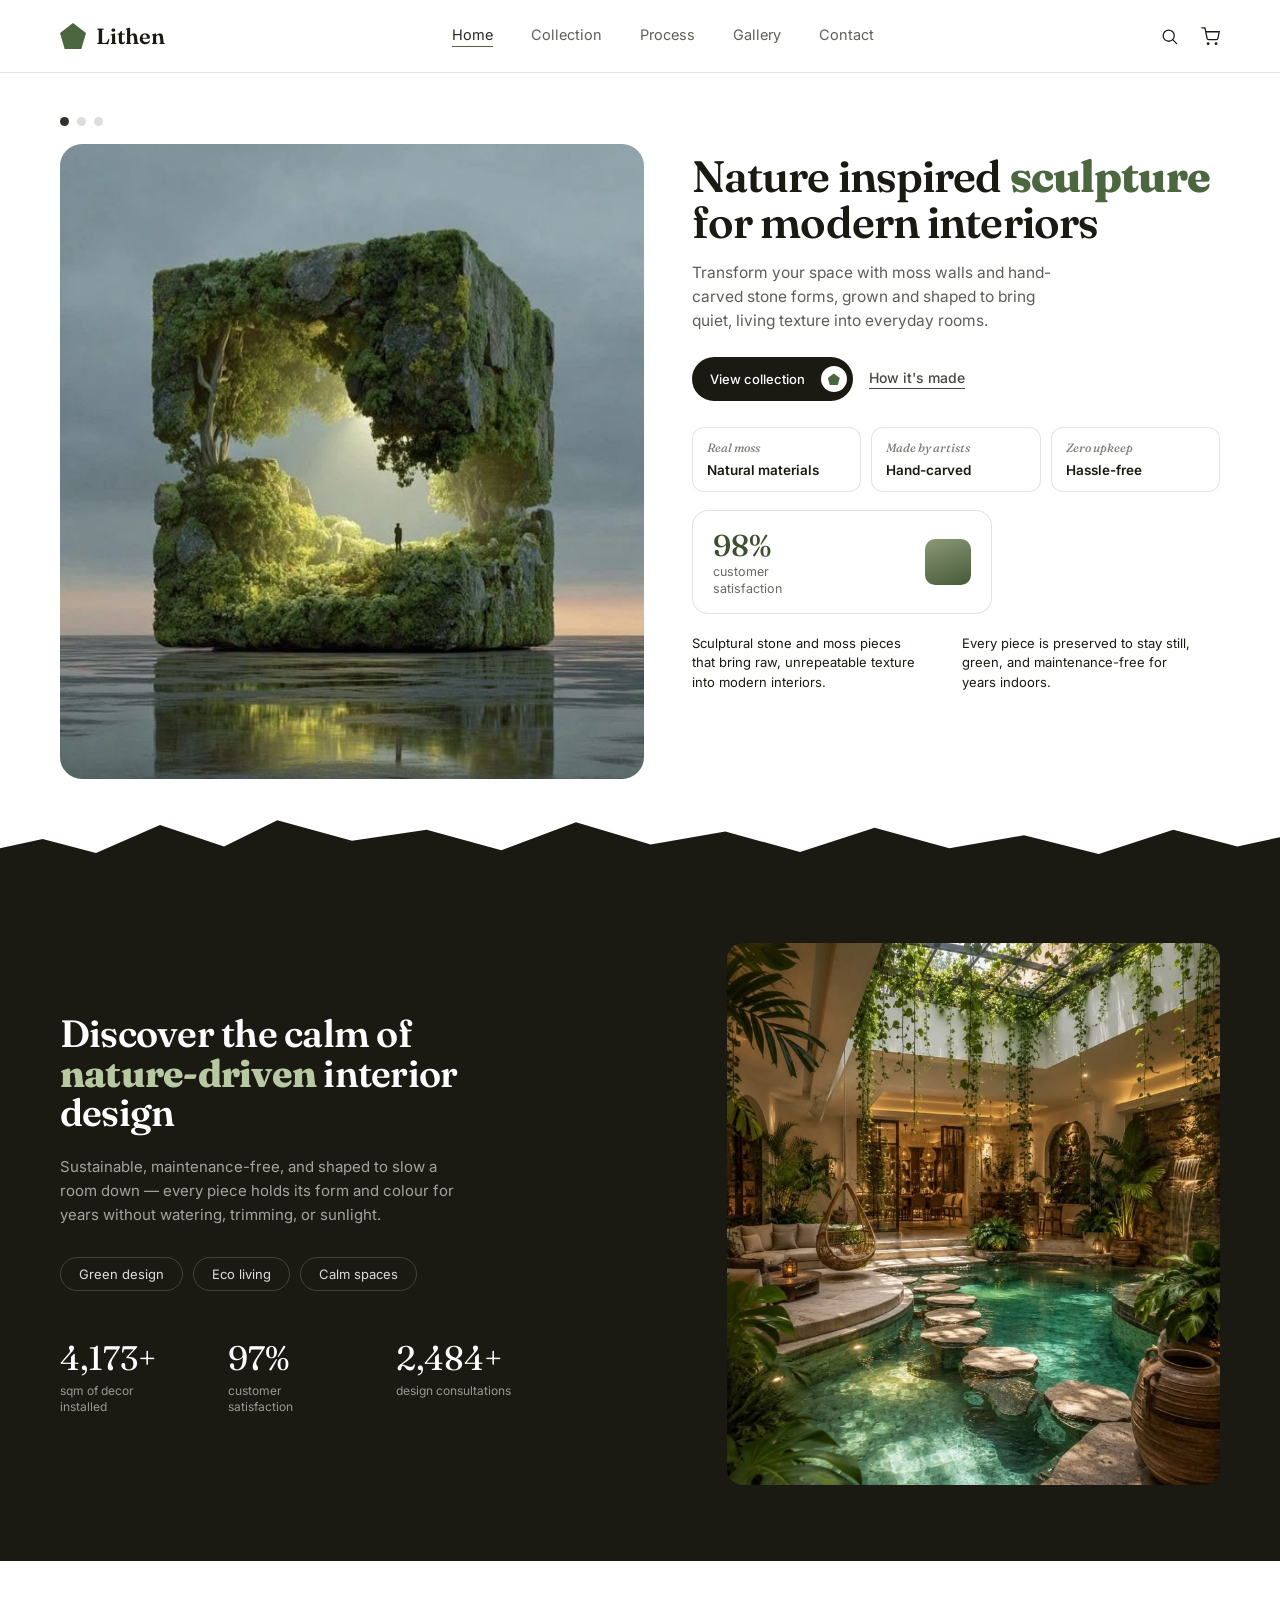
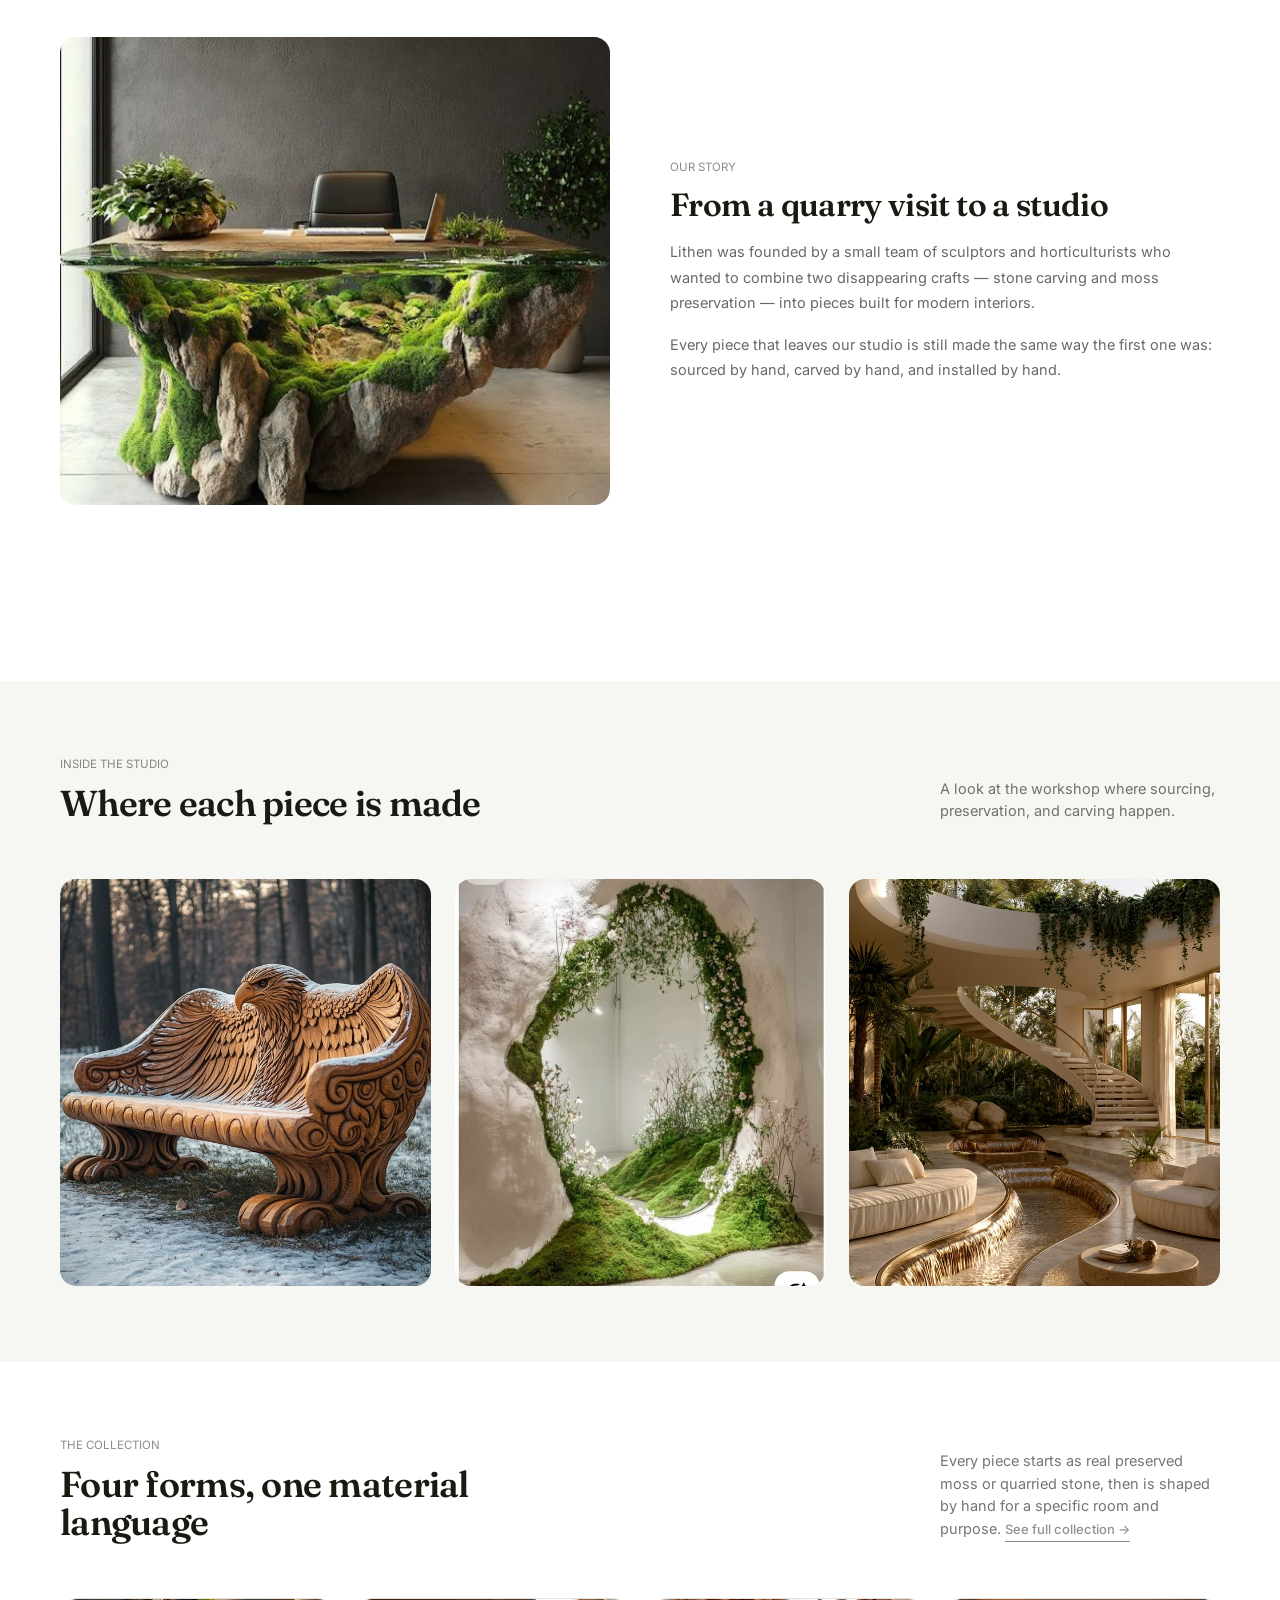
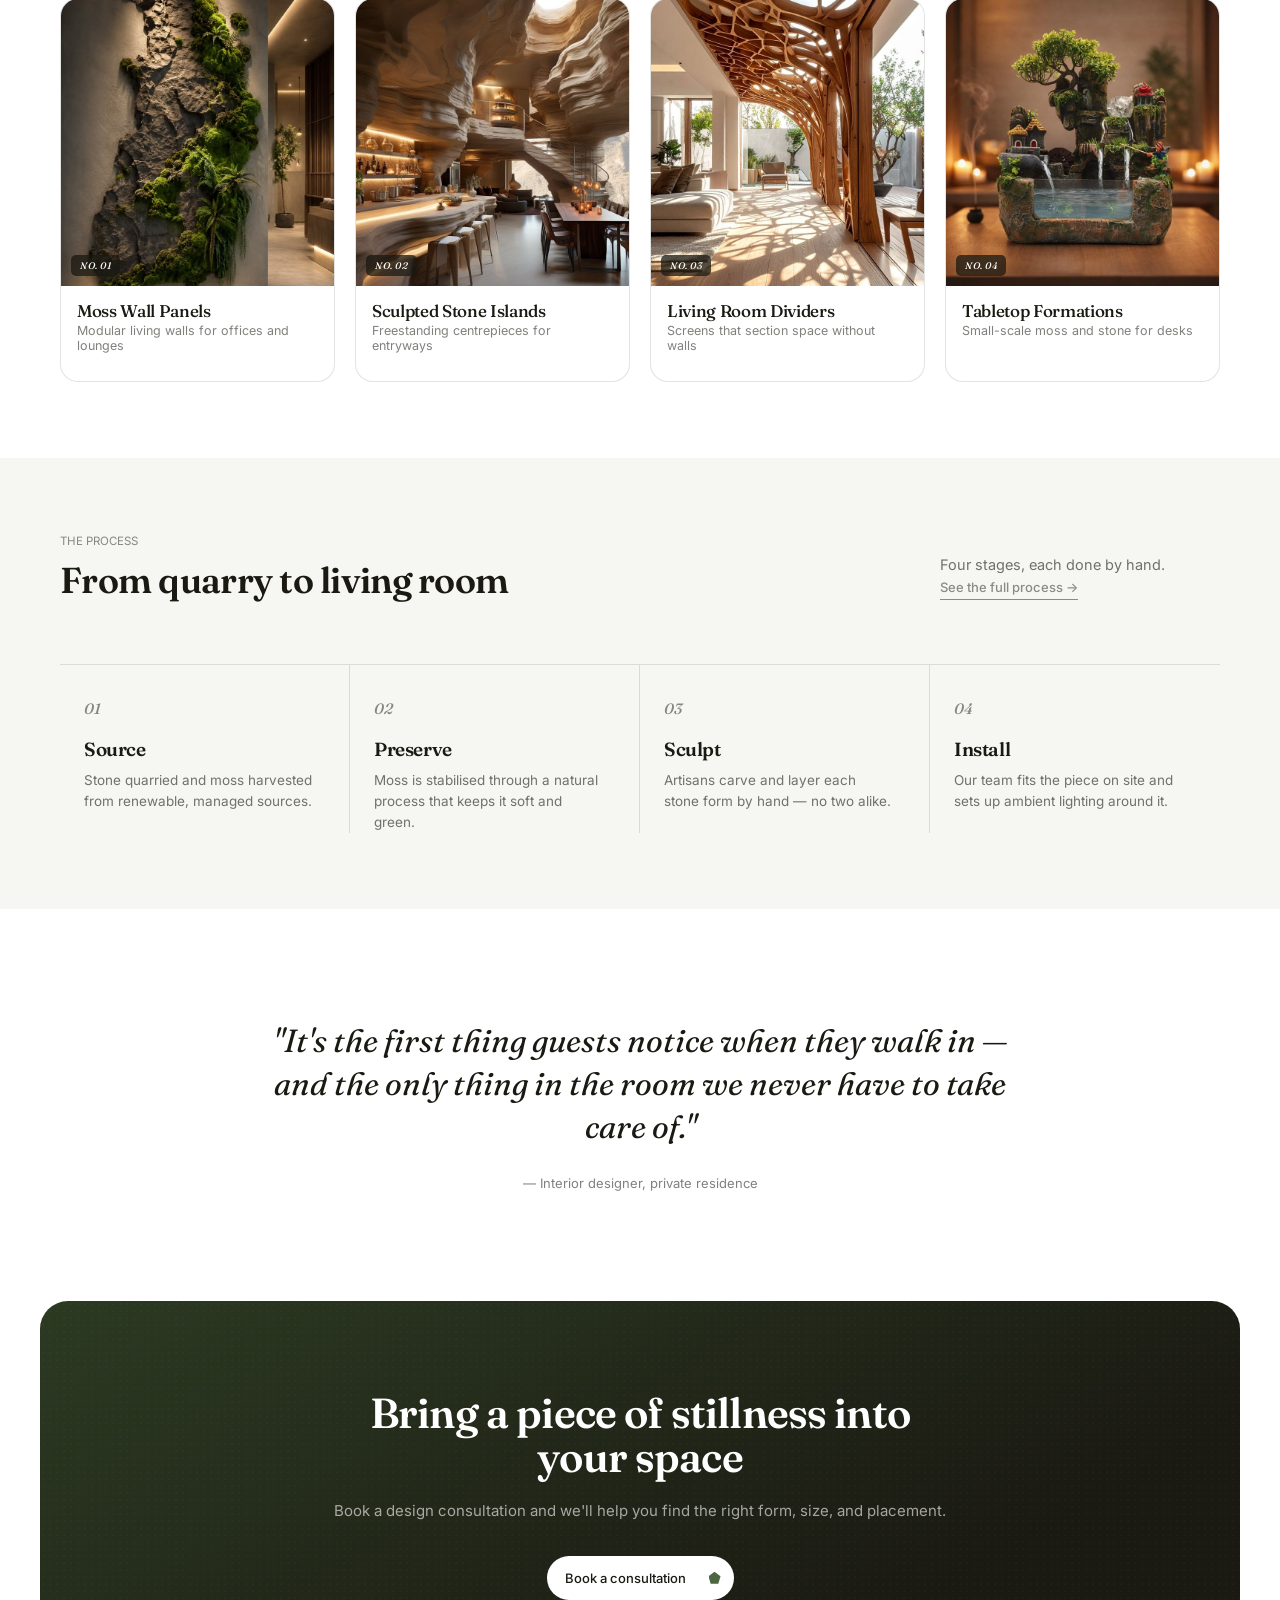
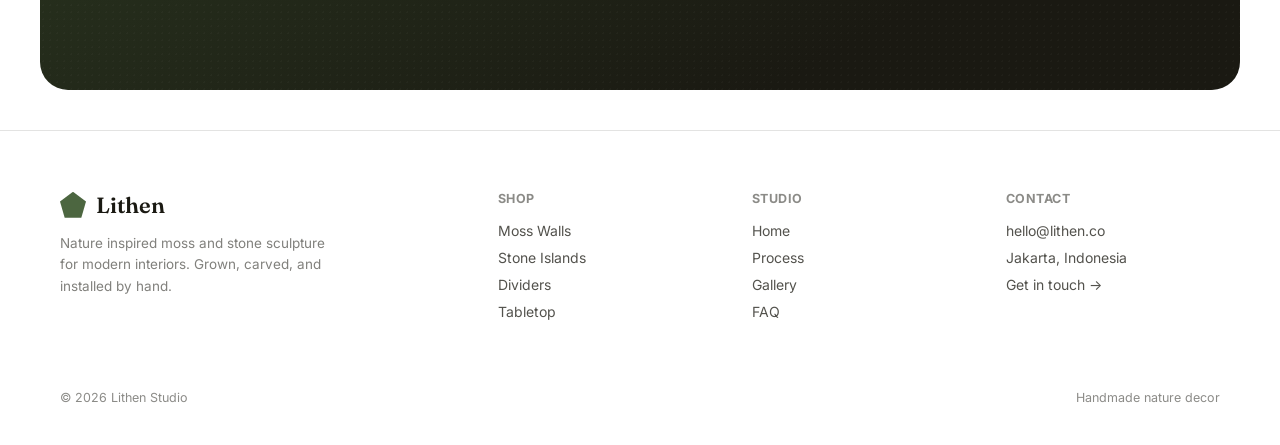
